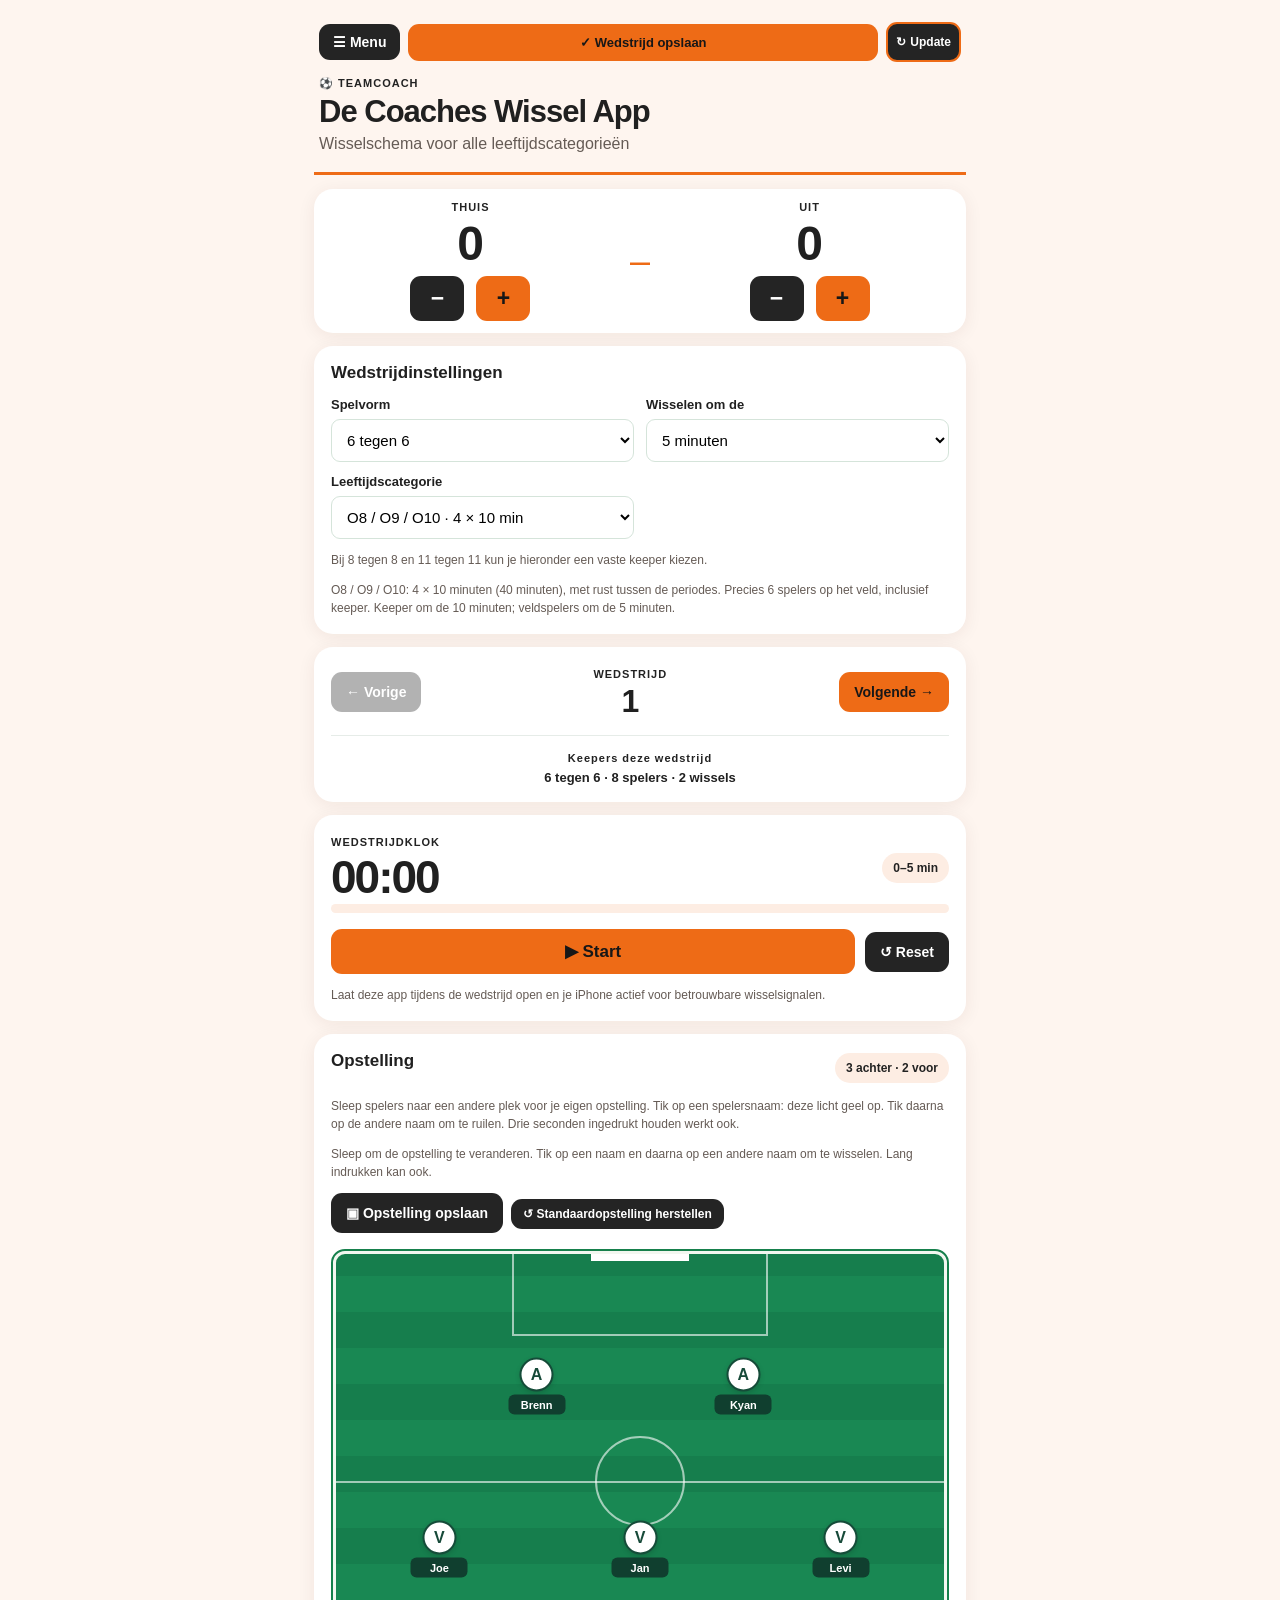
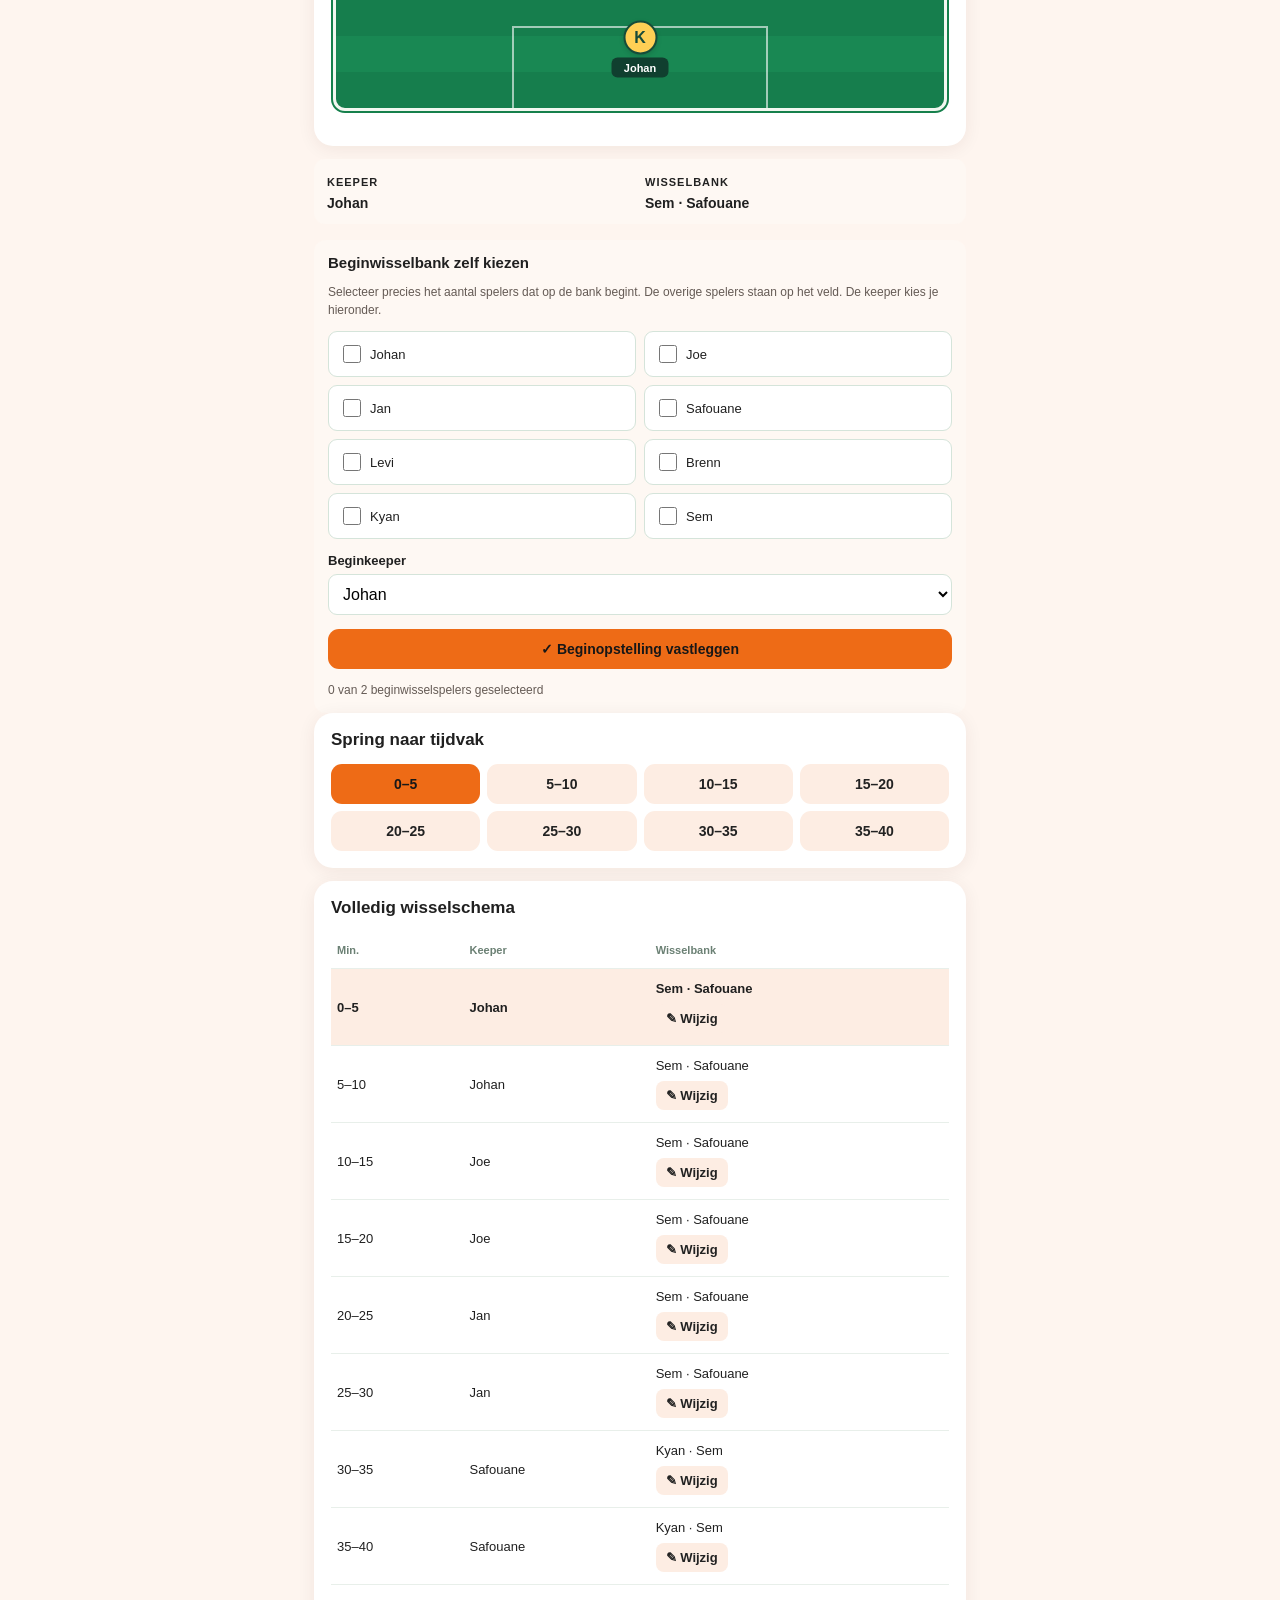
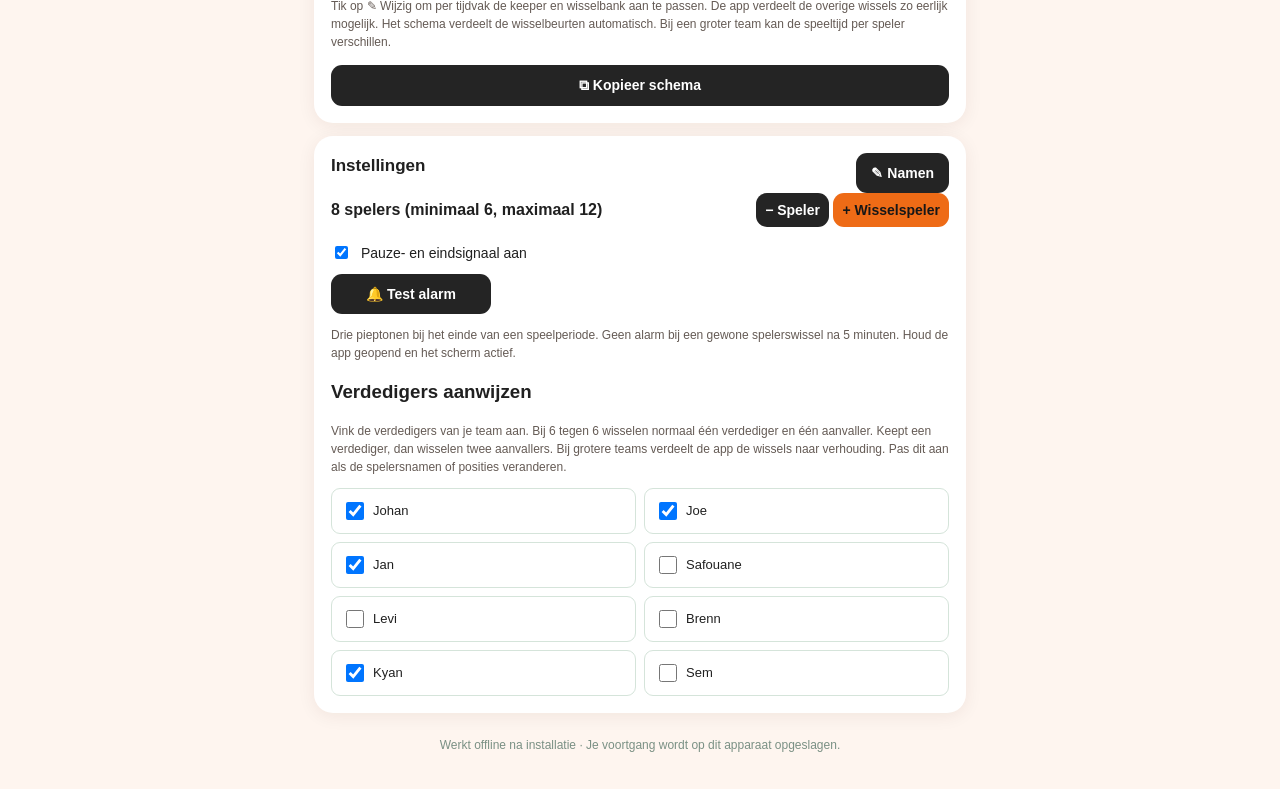
==== index.html @ 7300b033 "Add files via upload" ====
<!doctype html><html lang="nl"><head><meta charset="utf-8"><meta name="viewport" content="width=device-width,initial-scale=1,viewport-fit=cover"><meta name="theme-color" content="#EE6B16"><meta name="apple-mobile-web-app-capable" content="yes"><meta name="apple-mobile-web-app-status-bar-style" content="default"><meta name="apple-mobile-web-app-title" content="De Coaches Wissel App"><meta name="description" content="Offline voetbalwisselschema met wedstrijdklok, veld en keepersroulatie"><link rel="manifest" href="./manifest.webmanifest"><link rel="apple-touch-icon" href="./icon-180.png?v=2"><link rel="icon" href="./icon-192.png?v=2"><link rel="stylesheet" href="./style.css?v=30"><title>De Coaches Wissel App ⚽</title></head><body><main><header><div class="topnav"><button id="menuToggle" class="secondary menu-toggle" aria-expanded="false" aria-controls="mainMenu">☰ Menu</button><button id="archiveMatch" class="save-top">✓ Wedstrijd opslaan</button><button id="updateIndicator" class="update-indicator" type="button" aria-label="Controleer op updates" title="Updates">↻ <span>Update</span></button><nav id="mainMenu" class="main-menu" hidden><button id="menuHome" class="secondary">⌂ Hoofdscherm</button><button id="menuHistory" class="secondary">◷ Wedstrijdhistorie</button><button id="menuSavedLineups" class="secondary">▤ Opgeslagen opstellingen</button><div class="theme-menu"><div class="theme-menu-heading">🎨 Kies je clubkleuren</div><div id="themeChoices" class="theme-choices" role="group" aria-label="Kleurenthema"></div><p class="theme-hint">Je keuze wordt automatisch bewaard.</p></div></nav></div><div class="eyebrow">⚽ TEAMCOACH</div><h1>De Coaches Wissel App</h1><p>Wisselschema voor alle leeftijdscategorieën</p></header><section id="historyView" class="card history-view" hidden><div class="section-title"><h2>Wedstrijdhistorie</h2><button id="historyBack" class="secondary">← Hoofdscherm</button></div><p class="hint">Opgeslagen wedstrijden kun je hier terugkijken. Ze zijn alleen-lezen en veranderen je huidige wedstrijd niet.</p><div id="historyList"></div><div id="historyDetail" hidden></div></section><section id="savedLineupsView" class="card history-view" hidden><div class="section-title"><h2>Opgeslagen opstellingen</h2><button id="savedLineupsBack" class="secondary">← Hoofdscherm</button></div><p class="hint">Open een eerder bewaarde opstelling, of verwijder een opstelling die je niet meer gebruikt. Opstellingen blijven op dit toestel opgeslagen.</p><div id="savedLineupsList"></div></section><p id="archiveStatus" class="hint" role="status"></p><div id="mainView"><section class="card scorecard"><div class="scoreboard"><div class="scoreteam"><small>THUIS</small><strong id="homeScore">0</strong><div class="scorebuttons"><button id="homeMinus" class="secondary" aria-label="Doelpunt thuis eraf">−</button><button id="homePlus" aria-label="Doelpunt thuis erbij">+</button></div></div><span class="scoreseparator">–</span><div class="scoreteam"><small>UIT</small><strong id="awayScore">0</strong><div class="scorebuttons"><button id="awayMinus" class="secondary" aria-label="Doelpunt uit eraf">−</button><button id="awayPlus" aria-label="Doelpunt uit erbij">+</button></div></div></div></section><section class="card"><h2>Wedstrijdinstellingen</h2><div class="settings-grid"><label>Spelvorm<select id="format"><option value="6">6 tegen 6</option><option value="8">8 tegen 8</option><option value="11">11 tegen 11</option></select></label><label class="interval-setting">Wisselen om de<select id="interval" aria-label="Wisselinterval"><option value="5">5 minuten</option><option value="10">10 minuten</option><option value="15">15 minuten</option><option value="20">20 minuten</option><option value="25">25 minuten</option><option value="30">30 minuten</option><option value="35">35 minuten</option><option value="40">40 minuten</option></select></label><label>Leeftijdscategorie<select id="duration"><option value="40">O8 / O9 / O10 · 4 × 10 min</option><option value="60q">O11 / O12 · 4 × 15 min</option><option value="60h">O13 · 2 × 30 min</option><option value="70">O14 / O15 · 2 × 35 min</option><option value="80">O16 / O17 · 2 × 40 min</option><option value="90">O18 / O19 / Senioren · 2 × 45 min</option></select></label></div><p class="hint">Bij 8 tegen 8 en 11 tegen 11 kun je hieronder een vaste keeper kiezen.</p><div id="keeperModeSettings" class="keeper-mode" hidden><label>Keepersregeling<select id="keeperMode"><option value="rotate">Keeper wisselt door</option><option value="fixed">Vaste keeper hele wedstrijd</option></select></label><label id="fixedKeeperLabel" hidden>Vaste keeper<select id="fixedKeeper"></select></label></div><p id="summary" class="hint"></p></section><section class="card"><div class="matchbar"><button id="prevMatch" class="secondary">← Vorige</button><div><small>WEDSTRIJD</small><strong id="matchNumber">1</strong></div><button id="nextMatch">Volgende →</button></div><div class="keepers"><small>Keepers deze wedstrijd</small><span id="groupName"></span></div></section><section class="card"><div class="clocktop"><div><small>WEDSTRIJDKLOK</small><div id="clock">00:00</div></div><div class="pill" id="period">0–5 min</div></div><div class="progress"><div id="progress"></div></div><div class="actions"><button id="play" class="big">▶ Start</button><button id="reset" class="secondary">↺ Reset</button><button id="secondHalf" class="secondary" hidden>▶ Volgende periode</button></div><p class="hint">Laat deze app tijdens de wedstrijd open en je iPhone actief voor betrouwbare wisselsignalen.</p></section><section class="card"><div class="section-title"><h2>Opstelling</h2><span class="pill">3 achter · 2 voor</span></div><p class="hint">Sleep spelers naar een andere plek voor je eigen opstelling. Tik op een spelersnaam: deze licht geel op. Tik daarna op de andere naam om te ruilen. Drie seconden ingedrukt houden werkt ook.</p><p class="hint" id="formationHint">Sleep om de opstelling te veranderen. Tik op een naam en daarna op een andere naam om te wisselen. Lang indrukken kan ook.</p><button id="saveCurrentLineup" class="secondary formation-save" type="button">▣ Opstelling opslaan</button><button id="resetFormation" class="secondary formation-reset" type="button">↺ Standaardopstelling herstellen</button><div class="pitch" id="pitch"><div class="midline"></div><div class="center-circle"></div><div class="box-top"></div><div class="box-bottom"></div><div class="goal"></div><div id="playersOnField"></div></div></div><div class="bench"><div><small>KEEPER</small><strong id="keeperName"></strong></div><div><small>WISSELBANK</small><strong id="bench"></strong></div></div><div class="bench-picker"><h3>Beginwisselbank zelf kiezen</h3><p class="hint">Selecteer precies het aantal spelers dat op de bank begint. De overige spelers staan op het veld. De keeper kies je hieronder.</p><div id="benchChoices" class="choice-grid"></div><label class="keeper-select">Beginkeeper <select id="startingKeeper"></select></label><button id="applyLineup" class="wide">✓ Beginopstelling vastleggen</button><p id="lineupStatus" class="hint"></p></div></section><section class="card"><h2>Spring naar tijdvak</h2><div id="slots" class="slots"></div></section><section class="card"><h2>Volledig wisselschema</h2><div class="table-wrap"><table><thead><tr><th>Min.</th><th>Keeper</th><th>Wisselbank</th></tr></thead><tbody id="tableBody"></tbody></table></div><p class="hint">Tik op ✎ Wijzig om per tijdvak de keeper en wisselbank aan te passen. De app verdeelt de overige wissels zo eerlijk mogelijk. Het schema verdeelt de wisselbeurten automatisch. Bij een groter team kan de speeltijd per speler verschillen.</p><button id="copy" class="wide secondary">⧉ Kopieer schema</button></section><section class="card"><div class="section-title"><h2>Instellingen</h2><button id="editNames" class="secondary">✎ Namen</button></div><div class="roster"><strong id="playerCount"></strong><div><button id="removePlayer" class="secondary">− Speler</button> <button id="addPlayer">+ Wisselspeler</button></div></div><label class="toggle"><input type="checkbox" id="sound" checked> Pauze- en eindsignaal aan</label><button id="testAlarm" class="secondary test-alarm" type="button">🔔 Test alarm</button><p class="hint">Drie pieptonen bij het einde van een speelperiode. Geen alarm bij een gewone spelerswissel na 5 minuten. Houd de app geopend en het scherm actief.</p><h3>Verdedigers aanwijzen</h3><p class="hint">Vink de verdedigers van je team aan. Bij 6 tegen 6 wisselen normaal één verdediger en één aanvaller. Keept een verdediger, dan wisselen twee aanvallers. Bij grotere teams verdeelt de app de wissels naar verhouding. Pas dit aan als de spelersnamen of posities veranderen.</p><div id="defenderChoices" class="choice-grid"></div><div id="namesPanel" hidden><div id="nameFields" class="names"></div><button id="saveNames" class="wide">Namen opslaan</button></div></section></div><footer>Werkt offline na installatie · Je voortgang wordt op dit apparaat opgeslagen.</footer></main><div id="slotEditor" class="editor-overlay" hidden><div class="editor-card" role="dialog" aria-modal="true" aria-labelledby="slotEditorTitle"><h2 id="slotEditorTitle">Tijdvak aanpassen</h2><p class="hint">Pas de keeper en wisselbank voor alleen dit tijdvak aan. De overige tijdvakken blijven staan.</p><label>Keeper<select id="editKeeper"></select></label><h3>Wisselspelers</h3><div id="editBench" class="choice-grid"></div><div class="actions"><button id="saveSlotEditor">✓ Opslaan</button><button id="closeSlotEditor" class="secondary">Annuleren</button></div></div></div><div id="notice" role="status" aria-live="polite"></div><div id="updateBanner" class="update-banner" hidden><span>Nieuwe versie beschikbaar</span><button id="updateNow">Nu bijwerken</button><button id="updateLater" class="secondary">Later</button></div><script src="./app.js?v=30" defer></script><script src="./themes.js?v=30" defer></script><script src="./update.js?v=30" defer></script></body></html>
---- style.css ----
:root{font-family:-apple-system,BlinkMacSystemFont,'Segoe UI',sans-serif;color:#142d26;background:#eef3ef}*{box-sizing:border-box}body{margin:0}main{max-width:680px;margin:auto;padding:env(safe-area-inset-top) 14px calc(25px + env(safe-area-inset-bottom))}header{padding:22px 5px 14px}h1{font-size:31px;letter-spacing:-1px;margin:4px 0}h2{font-size:17px;margin:0 0 14px}header p{color:#667b72;margin:5px 0}.eyebrow,small{font-size:11px;font-weight:800;letter-spacing:1px;color:#698278}.card{background:#fff;border-radius:19px;padding:17px;margin:0 0 13px;box-shadow:0 3px 18px #173b2710}.matchbar,.clocktop,.actions,.section-title,.bench{display:flex;align-items:center;justify-content:space-between;gap:10px}.matchbar>div{text-align:center}.matchbar strong{display:block;font-size:32px;line-height:1.2}.keepers{text-align:center;margin-top:15px;border-top:1px solid #e6ece8;padding-top:12px}.keepers span{display:block;margin-top:4px;font-size:13px;font-weight:700}button{border:0;background:#126846;color:white;border-radius:11px;padding:12px 15px;font-weight:750;font-size:14px;cursor:pointer}button:disabled{opacity:.35}button.secondary{background:#edf4ef;color:#185b3d}button.big{flex:1;font-size:17px}.actions{margin-top:16px}#clock{font-size:46px;letter-spacing:-2px;font-weight:800;font-variant-numeric:tabular-nums}.pill{background:#e6f1e9;color:#256446;border-radius:99px;padding:8px 11px;font-size:12px;font-weight:750}.progress{height:9px;background:#e6eee8;border-radius:20px;overflow:hidden}.progress>div{height:100%;width:0;background:#27a568;transition:width .3s}.hint{font-size:12px;line-height:1.5;color:#6b8176;margin:12px 0 0}.pitch{position:relative;height:360px;background:repeating-linear-gradient(0deg,#167e4d 0,#167e4d 36px,#198853 36px,#198853 72px);border:3px solid #f2f7f0;border-radius:12px;outline:2px solid #16804c;overflow:hidden;margin:10px 2px 18px}.midline{position:absolute;top:50%;width:100%;border-top:2px solid #ffffff99}.center-circle{position:absolute;width:90px;height:90px;border:2px solid #ffffff99;border-radius:50%;left:50%;top:50%;transform:translate(-50%,-50%)}.box-top,.box-bottom{position:absolute;width:42%;height:18%;left:29%;border:2px solid #ffffff99}.box-top{top:0;border-top:0}.box-bottom{bottom:0;border-bottom:0}.goal{position:absolute;top:0;left:42%;width:16%;height:7px;background:white}.player{position:absolute;transform:translate(-50%,-50%);text-align:center;z-index:2;min-width:78px}.player span{display:grid;place-items:center;margin:auto;width:39px;height:39px;border-radius:50%;background:#fff;border:2px solid #154c39;color:#174a39;font-weight:900;box-shadow:0 2px 5px #0002}.player.keeper span{background:#ffcf55}.player b{display:block;margin-top:3px;background:#103f2f;color:#fff;padding:4px 5px;border-radius:6px;font-size:12px;white-space:nowrap}.bench{background:#f2f7f3;padding:13px;border-radius:11px;align-items:flex-start}.bench>div{width:50%}.bench strong{display:block;margin-top:5px;font-size:14px}.slots{display:grid;grid-template-columns:repeat(4,1fr);gap:7px}.slot{padding:12px 0;background:#eaf2ec;color:#315f46}.slot.selected{background:#126846;color:#fff}.table-wrap{overflow-x:auto}table{width:100%;border-collapse:collapse;font-size:13px;text-align:left}th{color:#6b8074;font-size:11px}th,td{padding:12px 6px;border-bottom:1px solid #e8efea}tr.active{background:#e7f3eb;font-weight:750}tbody tr{cursor:pointer}.wide{width:100%;margin-top:14px}.toggle{display:flex;align-items:center;gap:10px;font-size:14px}.names{display:grid;grid-template-columns:repeat(2,1fr);gap:10px;margin-top:15px}.names label{font-size:12px;color:#6c7f74}.names input{display:block;width:100%;border:1px solid #d5e4da;border-radius:8px;padding:10px;font-size:16px;margin-top:4px}footer{text-align:center;color:#7a9084;font-size:12px;padding:12px}#notice{position:fixed;left:16px;right:16px;top:calc(16px + env(safe-area-inset-top));max-width:620px;margin:auto;background:#103f2f;color:white;padding:18px;border-radius:15px;box-shadow:0 8px 30px #0004;text-align:center;font-weight:800;opacity:0;transform:translateY(-120px);transition:.25s;pointer-events:none;z-index:10}#notice.show{opacity:1;transform:translateY(0)}[hidden]{display:none!important}@media(min-width:520px){.pitch{height:460px}}

.settings-grid{display:grid;grid-template-columns:1fr 1fr;gap:12px}.settings-grid label{font-size:13px;font-weight:700}.settings-grid select{display:block;width:100%;margin-top:7px;padding:11px;border:1px solid #d5e4da;border-radius:9px;background:white;font-size:15px}.roster{display:flex;justify-content:space-between;align-items:center;flex-wrap:wrap;gap:10px;margin-bottom:16px}.roster button{padding:9px}.pitch .player{min-width:57px}.pitch .player span{width:34px;height:34px}.pitch .player b{font-size:11px;max-width:86px;overflow:hidden;text-overflow:ellipsis}

.bench-picker{margin-top:16px;padding:14px;background:#f2f7f3;border-radius:12px}.bench-picker h3{font-size:15px;margin:0}.choice-grid{display:grid;grid-template-columns:repeat(2,minmax(0,1fr));gap:8px;margin-top:12px}.bench-option{padding:10px;border:1px solid #d5e4da;background:white;border-radius:9px;font-size:13px;display:flex;align-items:center;gap:6px}.bench-option input{width:18px;height:18px}.keeper-select{display:block;margin-top:14px;font-size:13px;font-weight:700}.keeper-select select{display:block;width:100%;padding:10px;margin-top:6px;border:1px solid #d5e4da;border-radius:9px;background:white;font-size:16px}.player{touch-action:none;cursor:grab}.player.chosen span{outline:4px solid #ffdf71}.settings-grid{grid-template-columns:repeat(2,minmax(0,1fr))}

.edit-slot{display:block;margin-top:8px;padding:7px 10px;font-size:13px;background:#e5f0e9;color:#174b36;border:0;border-radius:8px}.editor-overlay:not([hidden]){position:fixed;inset:0;background:#071c16b8;z-index:1000;display:flex;align-items:center;justify-content:center;padding:15px}.editor-card{background:white;border-radius:20px;padding:22px;max-width:540px;width:100%;max-height:90dvh;overflow:auto}.editor-card select{display:block;width:100%;padding:12px;margin-top:8px}.editor-card .actions{margin-top:20px}.editor-card .choice-grid{margin-top:12px}

.scoreboard{display:flex;justify-content:center;align-items:center;gap:20px;text-align:center}.scoreteam{flex:1;display:flex;flex-direction:column;align-items:center;gap:5px}.scoreteam strong{font-size:48px;line-height:1.1;font-variant-numeric:tabular-nums}.scoreseparator{font-size:36px;color:#8a9d90}.scorebuttons{display:flex;gap:12px}.scorebuttons button{min-width:54px;font-size:23px;padding:9px 14px}.scorecard{padding-top:12px;padding-bottom:12px}

.interval-setting{font-size:13px;font-weight:700}.interval-buttons{display:flex;gap:7px;margin-top:7px}.interval-buttons button{flex:1;padding:12px 7px;background:#eaf2ec;color:#245d42;border:2px solid transparent;white-space:nowrap}.interval-buttons button.selected{background:#126846;color:#fff;border-color:#0a5435}.interval-buttons button:focus-visible{outline:3px solid #e9b935;outline-offset:2px}

.topnav{position:relative;display:flex;justify-content:flex-start;margin-bottom:15px}
.menu-toggle{padding:10px 14px}
.main-menu:not([hidden]){position:absolute;top:46px;left:0;z-index:20;display:flex;flex-direction:column;gap:5px;background:white;border:1px solid #d9e8dd;border-radius:13px;padding:9px;box-shadow:0 8px 24px #102e2033;min-width:210px}
.main-menu button{text-align:left}
.archive-entry{display:flex;width:100%;flex-wrap:wrap;justify-content:space-between;align-items:center;text-align:left;gap:6px;padding:15px;margin-top:10px}
.archive-entry small{width:100%}
.archive-score{text-align:center;font-size:44px;font-weight:800;margin:20px}
.history-view h3{margin-top:18px}

.topnav{align-items:center;gap:8px;flex-wrap:nowrap}
.topnav .menu-toggle{flex:0 0 auto}
.topnav .save-top{flex:1;min-width:0;font-size:13px;padding:11px 8px;white-space:nowrap}
#archiveStatus:empty{display:none}
#archiveStatus{margin:0 4px 12px}

/* FC Volendam-inspired orange, black and white accents; keep the pitch green. */
:root{color:#202020;background:#fff4e9}
header{border-bottom:3px solid #f47721;margin-bottom:14px}
header p,.hint{color:#655b55}
.eyebrow,small{color:#a14b11}
.card{box-shadow:0 3px 18px #42200b12}
button{background:#ee6b16;color:#fff}
button.secondary{background:#242424;color:#fff}
button:focus-visible{outline:3px solid #171717;outline-offset:2px}
.pill{background:#fff0e0;color:#a14b11}
.progress{background:#fbe5d2}
.progress>div{background:#ee6b16}
.slot{background:#fff0e0;color:#753809}
.slot.selected{background:#ee6b16;color:#fff}
.interval-buttons button{background:#fff0e0;color:#753809}
.interval-buttons button.selected{background:#ee6b16;color:#fff;border-color:#a94b08}
.bench,.bench-picker{background:#fff7ef}
.edit-slot{background:#ffe5cc;color:#783605}
tr.active{background:#fff0e0}
.scoreseparator{color:#ee6b16}
.main-menu:not([hidden]){border-color:#f3c6a5;box-shadow:0 8px 24px #48200633}
#notice{background:#242424}
.topnav .save-top{background:#ee6b16}

.update-banner:not([hidden]){position:fixed;bottom:calc(12px + env(safe-area-inset-bottom));left:12px;right:12px;z-index:9999;display:flex;align-items:center;gap:9px;flex-wrap:wrap;background:#242424;color:#fff;border:2px solid #ee6b16;padding:12px;border-radius:14px;box-shadow:0 5px 22px #0005}
.update-banner span{flex:1 1 130px;font-weight:700}
.update-banner button{font-size:13px;padding:10px}

/* Update button stays in the header, orange and glowing only when a new version is ready. */
.topnav .update-indicator{flex:0 0 auto;display:flex;align-items:center;gap:4px;background:#242424;color:#fff;border:2px solid #ee6b16;padding:9px 8px;font-size:12px;white-space:nowrap;min-height:40px}
.topnav .update-indicator.is-available{background:#ee6b16;color:#fff;animation:updateGlow 1.4s ease-in-out infinite;box-shadow:0 0 0 3px #ee6b1655}
.topnav .update-indicator.is-checking{opacity:.7}
@keyframes updateGlow{0%,100%{box-shadow:0 0 0 2px #ee6b1655}50%{box-shadow:0 0 0 7px #ee6b1622,0 0 15px #ee6b16}}
@media(prefers-reduced-motion:reduce){.topnav .update-indicator.is-available{animation:none;box-shadow:0 0 0 3px #ee6b16}}
@media(max-width:370px){.topnav .update-indicator span{display:none}.topnav .update-indicator{padding:9px 12px}}

/* V26: clubkleuren — alleen de presentatie verandert, nooit het veld of wedstrijdgegevens. */
:root{--club-primary:#ee6b16;--club-secondary:#242424;--club-on-primary:#fff;--club-on-secondary:#fff;--club-tint:#fff0e0;--club-on-tint:#753809;--club-bg:#fff4e9}
:root{background:var(--club-bg)}
header{border-bottom-color:var(--club-primary)}
button,.topnav .save-top{background:var(--club-primary);color:var(--club-on-primary)}
button.secondary{background:var(--club-secondary);color:var(--club-on-secondary)}
.pill,.slot,.interval-buttons button{background:var(--club-tint);color:var(--club-on-tint)}
.slot.selected,.interval-buttons button.selected{background:var(--club-primary);color:var(--club-on-primary);border-color:var(--club-secondary)}
.progress{background:var(--club-tint)}
.progress>div{background:var(--club-primary)}
.bench,.bench-picker{background:color-mix(in srgb,var(--club-primary) 5%,white)}
.edit-slot{background:var(--club-tint);color:var(--club-on-tint)}
tr.active{background:var(--club-tint)}
.scoreseparator{color:var(--club-primary)}
.eyebrow,small{color:var(--club-on-tint)}
.main-menu:not([hidden]){border-color:var(--club-primary)}
#notice{background:var(--club-secondary);color:var(--club-on-secondary)}
.topnav .update-indicator{background:var(--club-secondary);color:var(--club-on-secondary);border-color:var(--club-primary)}
.topnav .update-indicator.is-available{background:var(--club-primary);color:var(--club-on-primary);box-shadow:0 0 0 3px color-mix(in srgb,var(--club-primary) 30%,transparent)}
.update-banner:not([hidden]){background:var(--club-secondary);color:var(--club-on-secondary);border-color:var(--club-primary)}
@keyframes updateGlow{0%,100%{box-shadow:0 0 0 2px color-mix(in srgb,var(--club-primary) 35%,transparent)}50%{box-shadow:0 0 0 7px color-mix(in srgb,var(--club-primary) 15%,transparent),0 0 15px var(--club-primary)}}
.main-menu:not([hidden]){min-width:min(310px,calc(100vw - 30px));max-height:min(70dvh,540px);overflow-y:auto}
.theme-menu{border-top:1px solid #ddd;padding:11px 4px 4px}
.theme-menu-heading{font-size:13px;font-weight:800;margin:2px 4px 10px;color:#222}
.theme-choices{display:grid;grid-template-columns:repeat(2,minmax(0,1fr));gap:7px}
.theme-choice{display:flex;align-items:center;gap:7px;background:#fff!important;color:#222!important;border:2px solid #ddd;border-radius:9px;padding:8px 6px;font-size:11px;text-align:left;min-height:45px}
.theme-choice[aria-pressed="true"]{border-color:#222;box-shadow:inset 0 0 0 1px #222}
.theme-choice:focus-visible{outline:3px solid #222;outline-offset:2px}
.theme-swatches{display:flex;flex:0 0 auto;overflow:hidden;border-radius:5px;border:1px solid #0002}
.theme-swatch{width:13px;height:24px;display:block}
.theme-name{min-width:0;line-height:1.2}
.theme-hint{font-size:11px;color:#555;margin:10px 4px 0}

/* V27 formation and goalkeeper options */
.keeper-mode{display:grid;grid-template-columns:repeat(auto-fit,minmax(180px,1fr));gap:10px;margin-top:14px;padding:12px;border-radius:12px;background:#fff5e9}.keeper-mode label{font-size:13px;font-weight:700}.keeper-mode select{display:block;width:100%;margin-top:7px;padding:11px;border:1px solid #ddd;border-radius:9px;background:white;font-size:15px}.formation-reset{font-size:12px;padding:8px 12px;margin-top:10px}.pitch .player{touch-action:none;user-select:none;-webkit-user-select:none}.pitch .player b{touch-action:none;-webkit-touch-callout:none}.pitch .player.chosen b{outline:3px solid #ffd42a;box-shadow:0 0 0 4px #0008}.pitch .player.chosen span{outline:3px solid #ffd42a}

/* V28: selected name is obvious on touch screens */
.pitch .player.chosen{z-index:9}
.pitch .player.chosen b{background:#ffda32!important;color:#1b1b1b!important;outline:3px solid #111!important;box-shadow:0 0 0 6px #ffda3277!important}
.pitch .player.chosen span{outline:4px solid #ffda32!important}
.pitch .player b{-webkit-user-select:none;user-select:none;-webkit-touch-callout:none}

/* V29: saved formations list */
.formation-save{margin:12px 8px 8px 0}
.saved-lineup-entry{border-bottom:1px solid #e7e7e7;padding:15px 0;display:flex;justify-content:space-between;gap:12px;flex-wrap:wrap}
.saved-lineup-entry strong,.saved-lineup-entry small{display:block;margin-bottom:5px}
.saved-lineup-actions{display:flex;gap:7px;align-items:center}
.saved-lineup-actions button{padding:10px 12px}

/* V30: alarm test control */
.test-alarm{display:block;margin-top:12px;min-width:160px}
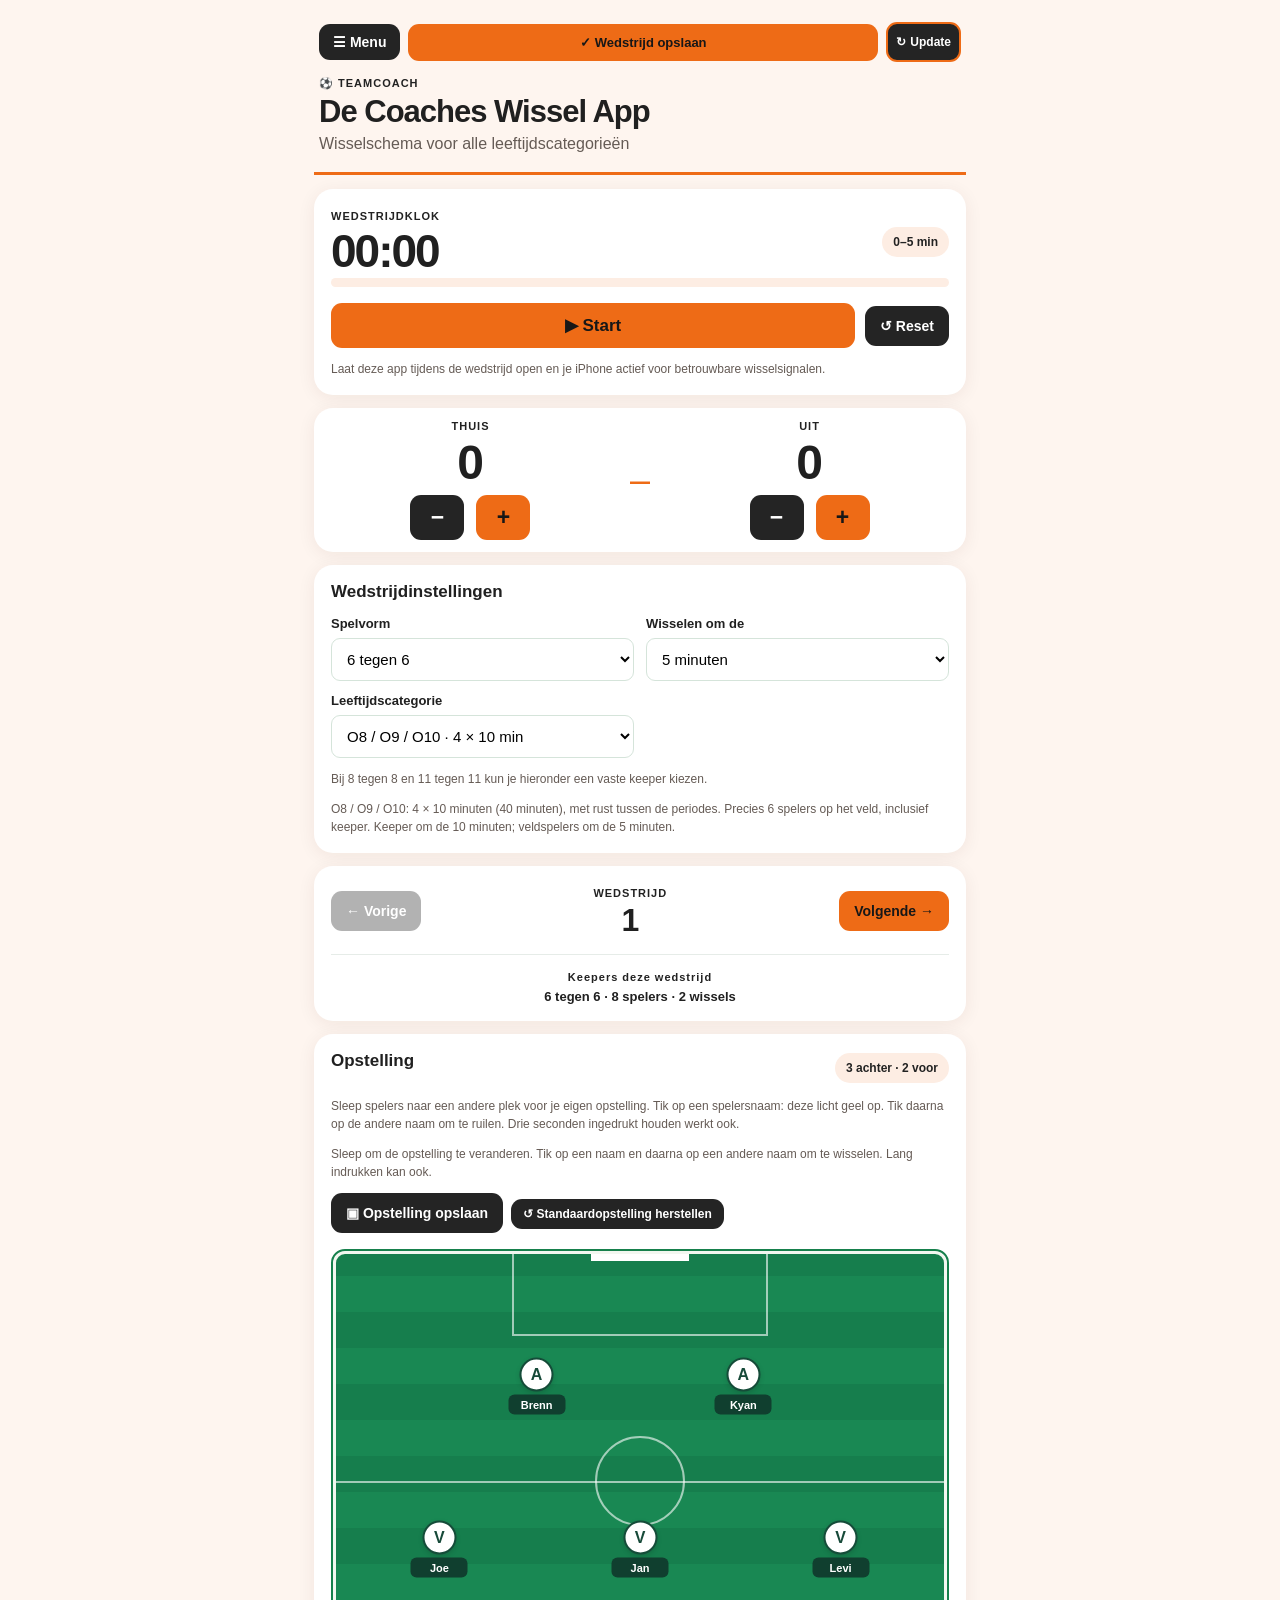
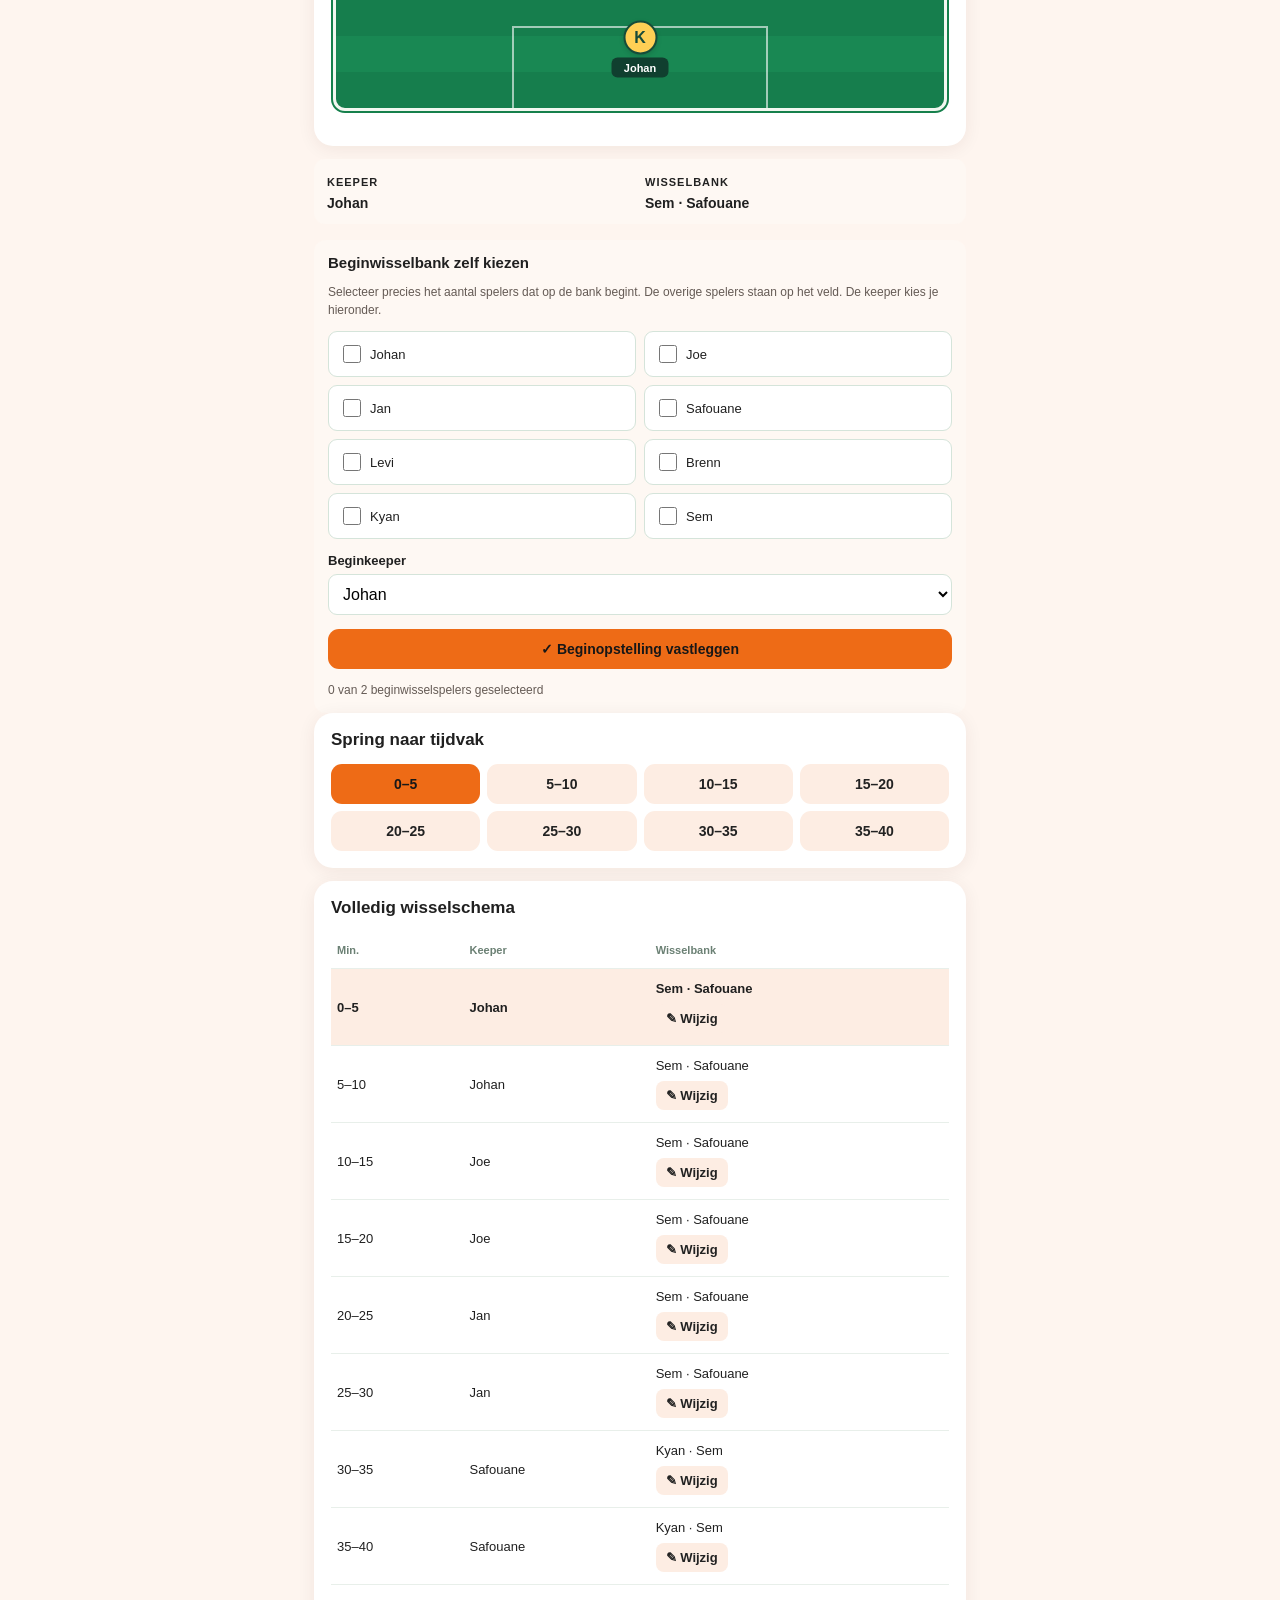
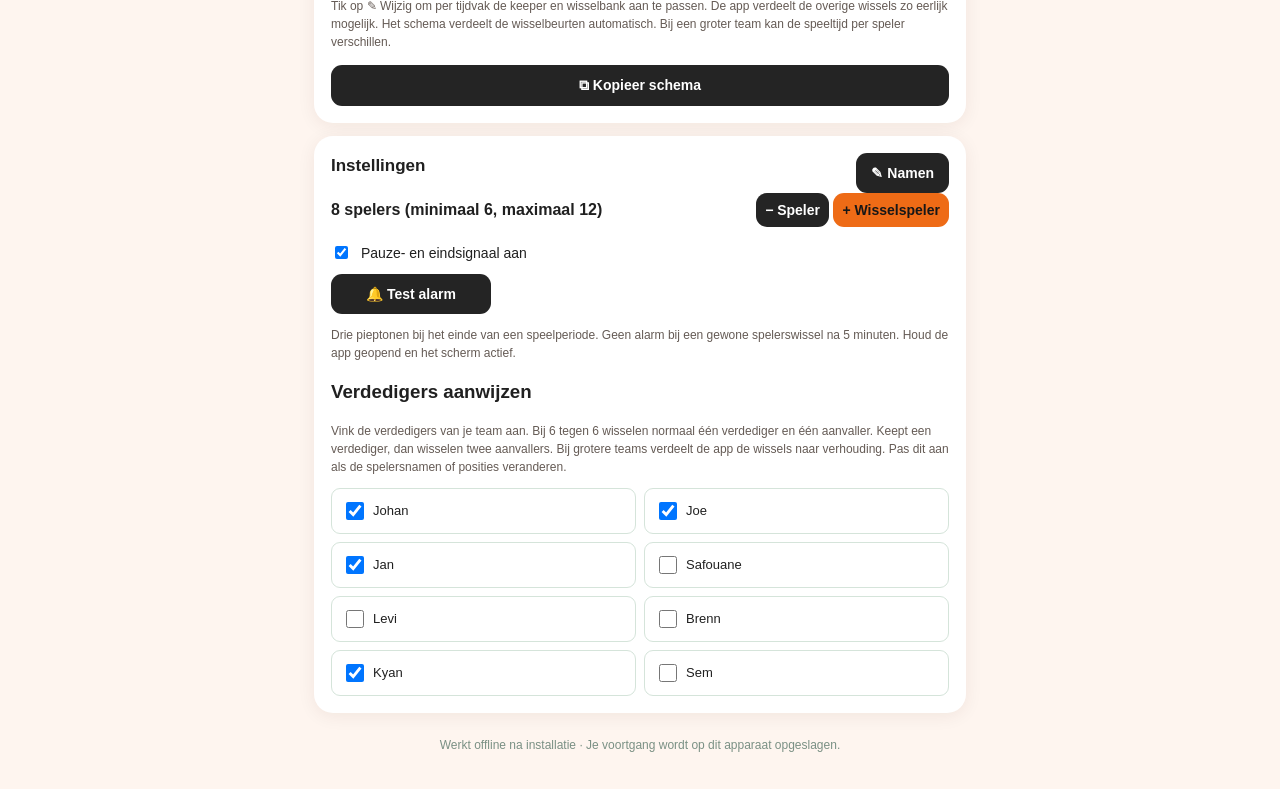
==== commit 1a971029: "Add files via upload" ====
--- a/index.html
+++ b/index.html
@@ -1 +1 @@
-<!doctype html><html lang="nl"><head><meta charset="utf-8"><meta name="viewport" content="width=device-width,initial-scale=1,viewport-fit=cover"><meta name="theme-color" content="#EE6B16"><meta name="apple-mobile-web-app-capable" content="yes"><meta name="apple-mobile-web-app-status-bar-style" content="default"><meta name="apple-mobile-web-app-title" content="De Coaches Wissel App"><meta name="description" content="Offline voetbalwisselschema met wedstrijdklok, veld en keepersroulatie"><link rel="manifest" href="./manifest.webmanifest"><link rel="apple-touch-icon" href="./icon-180.png?v=2"><link rel="icon" href="./icon-192.png?v=2"><link rel="stylesheet" href="./style.css?v=30"><title>De Coaches Wissel App ⚽</title></head><body><main><header><div class="topnav"><button id="menuToggle" class="secondary menu-toggle" aria-expanded="false" aria-controls="mainMenu">☰ Menu</button><button id="archiveMatch" class="save-top">✓ Wedstrijd opslaan</button><button id="updateIndicator" class="update-indicator" type="button" aria-label="Controleer op updates" title="Updates">↻ <span>Update</span></button><nav id="mainMenu" class="main-menu" hidden><button id="menuHome" class="secondary">⌂ Hoofdscherm</button><button id="menuHistory" class="secondary">◷ Wedstrijdhistorie</button><button id="menuSavedLineups" class="secondary">▤ Opgeslagen opstellingen</button><div class="theme-menu"><div class="theme-menu-heading">🎨 Kies je clubkleuren</div><div id="themeChoices" class="theme-choices" role="group" aria-label="Kleurenthema"></div><p class="theme-hint">Je keuze wordt automatisch bewaard.</p></div></nav></div><div class="eyebrow">⚽ TEAMCOACH</div><h1>De Coaches Wissel App</h1><p>Wisselschema voor alle leeftijdscategorieën</p></header><section id="historyView" class="card history-view" hidden><div class="section-title"><h2>Wedstrijdhistorie</h2><button id="historyBack" class="secondary">← Hoofdscherm</button></div><p class="hint">Opgeslagen wedstrijden kun je hier terugkijken. Ze zijn alleen-lezen en veranderen je huidige wedstrijd niet.</p><div id="historyList"></div><div id="historyDetail" hidden></div></section><section id="savedLineupsView" class="card history-view" hidden><div class="section-title"><h2>Opgeslagen opstellingen</h2><button id="savedLineupsBack" class="secondary">← Hoofdscherm</button></div><p class="hint">Open een eerder bewaarde opstelling, of verwijder een opstelling die je niet meer gebruikt. Opstellingen blijven op dit toestel opgeslagen.</p><div id="savedLineupsList"></div></section><p id="archiveStatus" class="hint" role="status"></p><div id="mainView"><section class="card scorecard"><div class="scoreboard"><div class="scoreteam"><small>THUIS</small><strong id="homeScore">0</strong><div class="scorebuttons"><button id="homeMinus" class="secondary" aria-label="Doelpunt thuis eraf">−</button><button id="homePlus" aria-label="Doelpunt thuis erbij">+</button></div></div><span class="scoreseparator">–</span><div class="scoreteam"><small>UIT</small><strong id="awayScore">0</strong><div class="scorebuttons"><button id="awayMinus" class="secondary" aria-label="Doelpunt uit eraf">−</button><button id="awayPlus" aria-label="Doelpunt uit erbij">+</button></div></div></div></section><section class="card"><h2>Wedstrijdinstellingen</h2><div class="settings-grid"><label>Spelvorm<select id="format"><option value="6">6 tegen 6</option><option value="8">8 tegen 8</option><option value="11">11 tegen 11</option></select></label><label class="interval-setting">Wisselen om de<select id="interval" aria-label="Wisselinterval"><option value="5">5 minuten</option><option value="10">10 minuten</option><option value="15">15 minuten</option><option value="20">20 minuten</option><option value="25">25 minuten</option><option value="30">30 minuten</option><option value="35">35 minuten</option><option value="40">40 minuten</option></select></label><label>Leeftijdscategorie<select id="duration"><option value="40">O8 / O9 / O10 · 4 × 10 min</option><option value="60q">O11 / O12 · 4 × 15 min</option><option value="60h">O13 · 2 × 30 min</option><option value="70">O14 / O15 · 2 × 35 min</option><option value="80">O16 / O17 · 2 × 40 min</option><option value="90">O18 / O19 / Senioren · 2 × 45 min</option></select></label></div><p class="hint">Bij 8 tegen 8 en 11 tegen 11 kun je hieronder een vaste keeper kiezen.</p><div id="keeperModeSettings" class="keeper-mode" hidden><label>Keepersregeling<select id="keeperMode"><option value="rotate">Keeper wisselt door</option><option value="fixed">Vaste keeper hele wedstrijd</option></select></label><label id="fixedKeeperLabel" hidden>Vaste keeper<select id="fixedKeeper"></select></label></div><p id="summary" class="hint"></p></section><section class="card"><div class="matchbar"><button id="prevMatch" class="secondary">← Vorige</button><div><small>WEDSTRIJD</small><strong id="matchNumber">1</strong></div><button id="nextMatch">Volgende →</button></div><div class="keepers"><small>Keepers deze wedstrijd</small><span id="groupName"></span></div></section><section class="card"><div class="clocktop"><div><small>WEDSTRIJDKLOK</small><div id="clock">00:00</div></div><div class="pill" id="period">0–5 min</div></div><div class="progress"><div id="progress"></div></div><div class="actions"><button id="play" class="big">▶ Start</button><button id="reset" class="secondary">↺ Reset</button><button id="secondHalf" class="secondary" hidden>▶ Volgende periode</button></div><p class="hint">Laat deze app tijdens de wedstrijd open en je iPhone actief voor betrouwbare wisselsignalen.</p></section><section class="card"><div class="section-title"><h2>Opstelling</h2><span class="pill">3 achter · 2 voor</span></div><p class="hint">Sleep spelers naar een andere plek voor je eigen opstelling. Tik op een spelersnaam: deze licht geel op. Tik daarna op de andere naam om te ruilen. Drie seconden ingedrukt houden werkt ook.</p><p class="hint" id="formationHint">Sleep om de opstelling te veranderen. Tik op een naam en daarna op een andere naam om te wisselen. Lang indrukken kan ook.</p><button id="saveCurrentLineup" class="secondary formation-save" type="button">▣ Opstelling opslaan</button><button id="resetFormation" class="secondary formation-reset" type="button">↺ Standaardopstelling herstellen</button><div class="pitch" id="pitch"><div class="midline"></div><div class="center-circle"></div><div class="box-top"></div><div class="box-bottom"></div><div class="goal"></div><div id="playersOnField"></div></div></div><div class="bench"><div><small>KEEPER</small><strong id="keeperName"></strong></div><div><small>WISSELBANK</small><strong id="bench"></strong></div></div><div class="bench-picker"><h3>Beginwisselbank zelf kiezen</h3><p class="hint">Selecteer precies het aantal spelers dat op de bank begint. De overige spelers staan op het veld. De keeper kies je hieronder.</p><div id="benchChoices" class="choice-grid"></div><label class="keeper-select">Beginkeeper <select id="startingKeeper"></select></label><button id="applyLineup" class="wide">✓ Beginopstelling vastleggen</button><p id="lineupStatus" class="hint"></p></div></section><section class="card"><h2>Spring naar tijdvak</h2><div id="slots" class="slots"></div></section><section class="card"><h2>Volledig wisselschema</h2><div class="table-wrap"><table><thead><tr><th>Min.</th><th>Keeper</th><th>Wisselbank</th></tr></thead><tbody id="tableBody"></tbody></table></div><p class="hint">Tik op ✎ Wijzig om per tijdvak de keeper en wisselbank aan te passen. De app verdeelt de overige wissels zo eerlijk mogelijk. Het schema verdeelt de wisselbeurten automatisch. Bij een groter team kan de speeltijd per speler verschillen.</p><button id="copy" class="wide secondary">⧉ Kopieer schema</button></section><section class="card"><div class="section-title"><h2>Instellingen</h2><button id="editNames" class="secondary">✎ Namen</button></div><div class="roster"><strong id="playerCount"></strong><div><button id="removePlayer" class="secondary">− Speler</button> <button id="addPlayer">+ Wisselspeler</button></div></div><label class="toggle"><input type="checkbox" id="sound" checked> Pauze- en eindsignaal aan</label><button id="testAlarm" class="secondary test-alarm" type="button">🔔 Test alarm</button><p class="hint">Drie pieptonen bij het einde van een speelperiode. Geen alarm bij een gewone spelerswissel na 5 minuten. Houd de app geopend en het scherm actief.</p><h3>Verdedigers aanwijzen</h3><p class="hint">Vink de verdedigers van je team aan. Bij 6 tegen 6 wisselen normaal één verdediger en één aanvaller. Keept een verdediger, dan wisselen twee aanvallers. Bij grotere teams verdeelt de app de wissels naar verhouding. Pas dit aan als de spelersnamen of posities veranderen.</p><div id="defenderChoices" class="choice-grid"></div><div id="namesPanel" hidden><div id="nameFields" class="names"></div><button id="saveNames" class="wide">Namen opslaan</button></div></section></div><footer>Werkt offline na installatie · Je voortgang wordt op dit apparaat opgeslagen.</footer></main><div id="slotEditor" class="editor-overlay" hidden><div class="editor-card" role="dialog" aria-modal="true" aria-labelledby="slotEditorTitle"><h2 id="slotEditorTitle">Tijdvak aanpassen</h2><p class="hint">Pas de keeper en wisselbank voor alleen dit tijdvak aan. De overige tijdvakken blijven staan.</p><label>Keeper<select id="editKeeper"></select></label><h3>Wisselspelers</h3><div id="editBench" class="choice-grid"></div><div class="actions"><button id="saveSlotEditor">✓ Opslaan</button><button id="closeSlotEditor" class="secondary">Annuleren</button></div></div></div><div id="notice" role="status" aria-live="polite"></div><div id="updateBanner" class="update-banner" hidden><span>Nieuwe versie beschikbaar</span><button id="updateNow">Nu bijwerken</button><button id="updateLater" class="secondary">Later</button></div><script src="./app.js?v=30" defer></script><script src="./themes.js?v=30" defer></script><script src="./update.js?v=30" defer></script></body></html>
+<!doctype html><html lang="nl"><head><meta charset="utf-8"><meta name="viewport" content="width=device-width,initial-scale=1,viewport-fit=cover"><meta name="theme-color" content="#EE6B16"><meta name="apple-mobile-web-app-capable" content="yes"><meta name="apple-mobile-web-app-status-bar-style" content="default"><meta name="apple-mobile-web-app-title" content="De Coaches Wissel App"><meta name="description" content="Offline voetbalwisselschema met wedstrijdklok, veld en keepersroulatie"><link rel="manifest" href="./manifest.webmanifest"><link rel="apple-touch-icon" href="./icon-180.png?v=2"><link rel="icon" href="./icon-192.png?v=2"><link rel="stylesheet" href="./style.css?v=32"><title>De Coaches Wissel App ⚽</title></head><body><main><header><div class="topnav"><button id="menuToggle" class="secondary menu-toggle" aria-expanded="false" aria-controls="mainMenu">☰ Menu</button><button id="archiveMatch" class="save-top">✓ Wedstrijd opslaan</button><button id="updateIndicator" class="update-indicator" type="button" aria-label="Controleer op updates" title="Updates">↻ <span>Update</span></button><nav id="mainMenu" class="main-menu" hidden><button id="menuHome" class="secondary">⌂ Hoofdscherm</button><button id="menuHistory" class="secondary">◷ Wedstrijdhistorie</button><button id="menuSavedLineups" class="secondary">▤ Opgeslagen opstellingen</button><div class="theme-menu"><div class="theme-menu-heading">🎨 Kies je clubkleuren</div><div id="themeChoices" class="theme-choices" role="group" aria-label="Kleurenthema"></div><p class="theme-hint">Je keuze wordt automatisch bewaard.</p></div></nav></div><div class="eyebrow">⚽ TEAMCOACH</div><h1>De Coaches Wissel App</h1><p>Wisselschema voor alle leeftijdscategorieën</p></header><section id="historyView" class="card history-view" hidden><div class="section-title"><h2>Wedstrijdhistorie</h2><button id="historyBack" class="secondary">← Hoofdscherm</button></div><p class="hint">Opgeslagen wedstrijden kun je hier terugkijken. Ze zijn alleen-lezen en veranderen je huidige wedstrijd niet.</p><div id="historyList"></div><div id="historyDetail" hidden></div></section><section id="savedLineupsView" class="card history-view" hidden><div class="section-title"><h2>Opgeslagen opstellingen</h2><button id="savedLineupsBack" class="secondary">← Hoofdscherm</button></div><p class="hint">Open een eerder bewaarde opstelling, of verwijder een opstelling die je niet meer gebruikt. Opstellingen blijven op dit toestel opgeslagen.</p><div id="savedLineupsList"></div></section><p id="archiveStatus" class="hint" role="status"></p><div id="mainView"><section class="card"><div class="clocktop"><div><small>WEDSTRIJDKLOK</small><div id="clock">00:00</div></div><div class="pill" id="period">0–5 min</div></div><div class="progress"><div id="progress"></div></div><div class="actions"><button id="play" class="big">▶ Start</button><button id="reset" class="secondary">↺ Reset</button><button id="secondHalf" class="secondary" hidden>▶ Volgende periode</button></div><p class="hint">Laat deze app tijdens de wedstrijd open en je iPhone actief voor betrouwbare wisselsignalen.</p></section><section class="card scorecard"><div class="scoreboard"><div class="scoreteam"><small>THUIS</small><strong id="homeScore">0</strong><div class="scorebuttons"><button id="homeMinus" class="secondary" aria-label="Doelpunt thuis eraf">−</button><button id="homePlus" aria-label="Doelpunt thuis erbij">+</button></div></div><span class="scoreseparator">–</span><div class="scoreteam"><small>UIT</small><strong id="awayScore">0</strong><div class="scorebuttons"><button id="awayMinus" class="secondary" aria-label="Doelpunt uit eraf">−</button><button id="awayPlus" aria-label="Doelpunt uit erbij">+</button></div></div></div></section><section class="card"><h2>Wedstrijdinstellingen</h2><div class="settings-grid"><label>Spelvorm<select id="format"><option value="6">6 tegen 6</option><option value="8">8 tegen 8</option><option value="11">11 tegen 11</option></select></label><label class="interval-setting">Wisselen om de<select id="interval" aria-label="Wisselinterval"><option value="5">5 minuten</option><option value="10">10 minuten</option><option value="15">15 minuten</option><option value="20">20 minuten</option><option value="25">25 minuten</option><option value="30">30 minuten</option><option value="35">35 minuten</option><option value="40">40 minuten</option></select></label><label>Leeftijdscategorie<select id="duration"><option value="40">O8 / O9 / O10 · 4 × 10 min</option><option value="60q">O11 / O12 · 4 × 15 min</option><option value="60h">O13 · 2 × 30 min</option><option value="70">O14 / O15 · 2 × 35 min</option><option value="80">O16 / O17 · 2 × 40 min</option><option value="90">O18 / O19 / Senioren · 2 × 45 min</option></select></label></div><p class="hint">Bij 8 tegen 8 en 11 tegen 11 kun je hieronder een vaste keeper kiezen.</p><div id="keeperModeSettings" class="keeper-mode" hidden><label>Keepersregeling<select id="keeperMode"><option value="rotate">Keeper wisselt door</option><option value="fixed">Vaste keeper hele wedstrijd</option></select></label><label id="fixedKeeperLabel" hidden>Vaste keeper<select id="fixedKeeper"></select></label></div><p id="summary" class="hint"></p></section><section class="card"><div class="matchbar"><button id="prevMatch" class="secondary">← Vorige</button><div><small>WEDSTRIJD</small><strong id="matchNumber">1</strong></div><button id="nextMatch">Volgende →</button></div><div class="keepers"><small>Keepers deze wedstrijd</small><span id="groupName"></span></div></section><section class="card"><div class="section-title"><h2>Opstelling</h2><span class="pill">3 achter · 2 voor</span></div><p class="hint">Sleep spelers naar een andere plek voor je eigen opstelling. Tik op een spelersnaam: deze licht geel op. Tik daarna op de andere naam om te ruilen. Drie seconden ingedrukt houden werkt ook.</p><p class="hint" id="formationHint">Sleep om de opstelling te veranderen. Tik op een naam en daarna op een andere naam om te wisselen. Lang indrukken kan ook.</p><button id="saveCurrentLineup" class="secondary formation-save" type="button">▣ Opstelling opslaan</button><button id="resetFormation" class="secondary formation-reset" type="button">↺ Standaardopstelling herstellen</button><div class="pitch" id="pitch"><div class="midline"></div><div class="center-circle"></div><div class="box-top"></div><div class="box-bottom"></div><div class="goal"></div><div id="playersOnField"></div></div></div><div class="bench"><div><small>KEEPER</small><strong id="keeperName"></strong></div><div><small>WISSELBANK</small><strong id="bench"></strong></div></div><div class="bench-picker"><h3>Beginwisselbank zelf kiezen</h3><p class="hint">Selecteer precies het aantal spelers dat op de bank begint. De overige spelers staan op het veld. De keeper kies je hieronder.</p><div id="benchChoices" class="choice-grid"></div><label class="keeper-select">Beginkeeper <select id="startingKeeper"></select></label><button id="applyLineup" class="wide">✓ Beginopstelling vastleggen</button><p id="lineupStatus" class="hint"></p></div></section><section class="card"><h2>Spring naar tijdvak</h2><div id="slots" class="slots"></div></section><section class="card"><h2>Volledig wisselschema</h2><div class="table-wrap"><table><thead><tr><th>Min.</th><th>Keeper</th><th>Wisselbank</th></tr></thead><tbody id="tableBody"></tbody></table></div><p class="hint">Tik op ✎ Wijzig om per tijdvak de keeper en wisselbank aan te passen. De app verdeelt de overige wissels zo eerlijk mogelijk. Het schema verdeelt de wisselbeurten automatisch. Bij een groter team kan de speeltijd per speler verschillen.</p><button id="copy" class="wide secondary">⧉ Kopieer schema</button></section><section class="card"><div class="section-title"><h2>Instellingen</h2><button id="editNames" class="secondary">✎ Namen</button></div><div class="roster"><strong id="playerCount"></strong><div><button id="removePlayer" class="secondary">− Speler</button> <button id="addPlayer">+ Wisselspeler</button></div></div><label class="toggle"><input type="checkbox" id="sound" checked> Pauze- en eindsignaal aan</label><button id="testAlarm" class="secondary test-alarm" type="button">🔔 Test alarm</button><p class="hint">Drie pieptonen bij het einde van een speelperiode. Geen alarm bij een gewone spelerswissel na 5 minuten. Houd de app geopend en het scherm actief.</p><h3>Verdedigers aanwijzen</h3><p class="hint">Vink de verdedigers van je team aan. Bij 6 tegen 6 wisselen normaal één verdediger en één aanvaller. Keept een verdediger, dan wisselen twee aanvallers. Bij grotere teams verdeelt de app de wissels naar verhouding. Pas dit aan als de spelersnamen of posities veranderen.</p><div id="defenderChoices" class="choice-grid"></div><div id="namesPanel" hidden><div id="nameFields" class="names"></div><button id="saveNames" class="wide">Namen opslaan</button></div></section></div><footer>Werkt offline na installatie · Je voortgang wordt op dit apparaat opgeslagen.</footer></main><div id="slotEditor" class="editor-overlay" hidden><div class="editor-card" role="dialog" aria-modal="true" aria-labelledby="slotEditorTitle"><h2 id="slotEditorTitle">Tijdvak aanpassen</h2><p class="hint">Pas de keeper en wisselbank voor alleen dit tijdvak aan. De overige tijdvakken blijven staan.</p><label>Keeper<select id="editKeeper"></select></label><h3>Wisselspelers</h3><div id="editBench" class="choice-grid"></div><div class="actions"><button id="saveSlotEditor">✓ Opslaan</button><button id="closeSlotEditor" class="secondary">Annuleren</button></div></div></div><div id="notice" role="status" aria-live="polite"></div><div id="updateBanner" class="update-banner" hidden><span>Nieuwe versie beschikbaar</span><button id="updateNow">Nu bijwerken</button><button id="updateLater" class="secondary">Later</button></div><script src="./app.js?v=32" defer></script><script src="./themes.js?v=32" defer></script><script src="./update.js?v=32" defer></script></body></html>
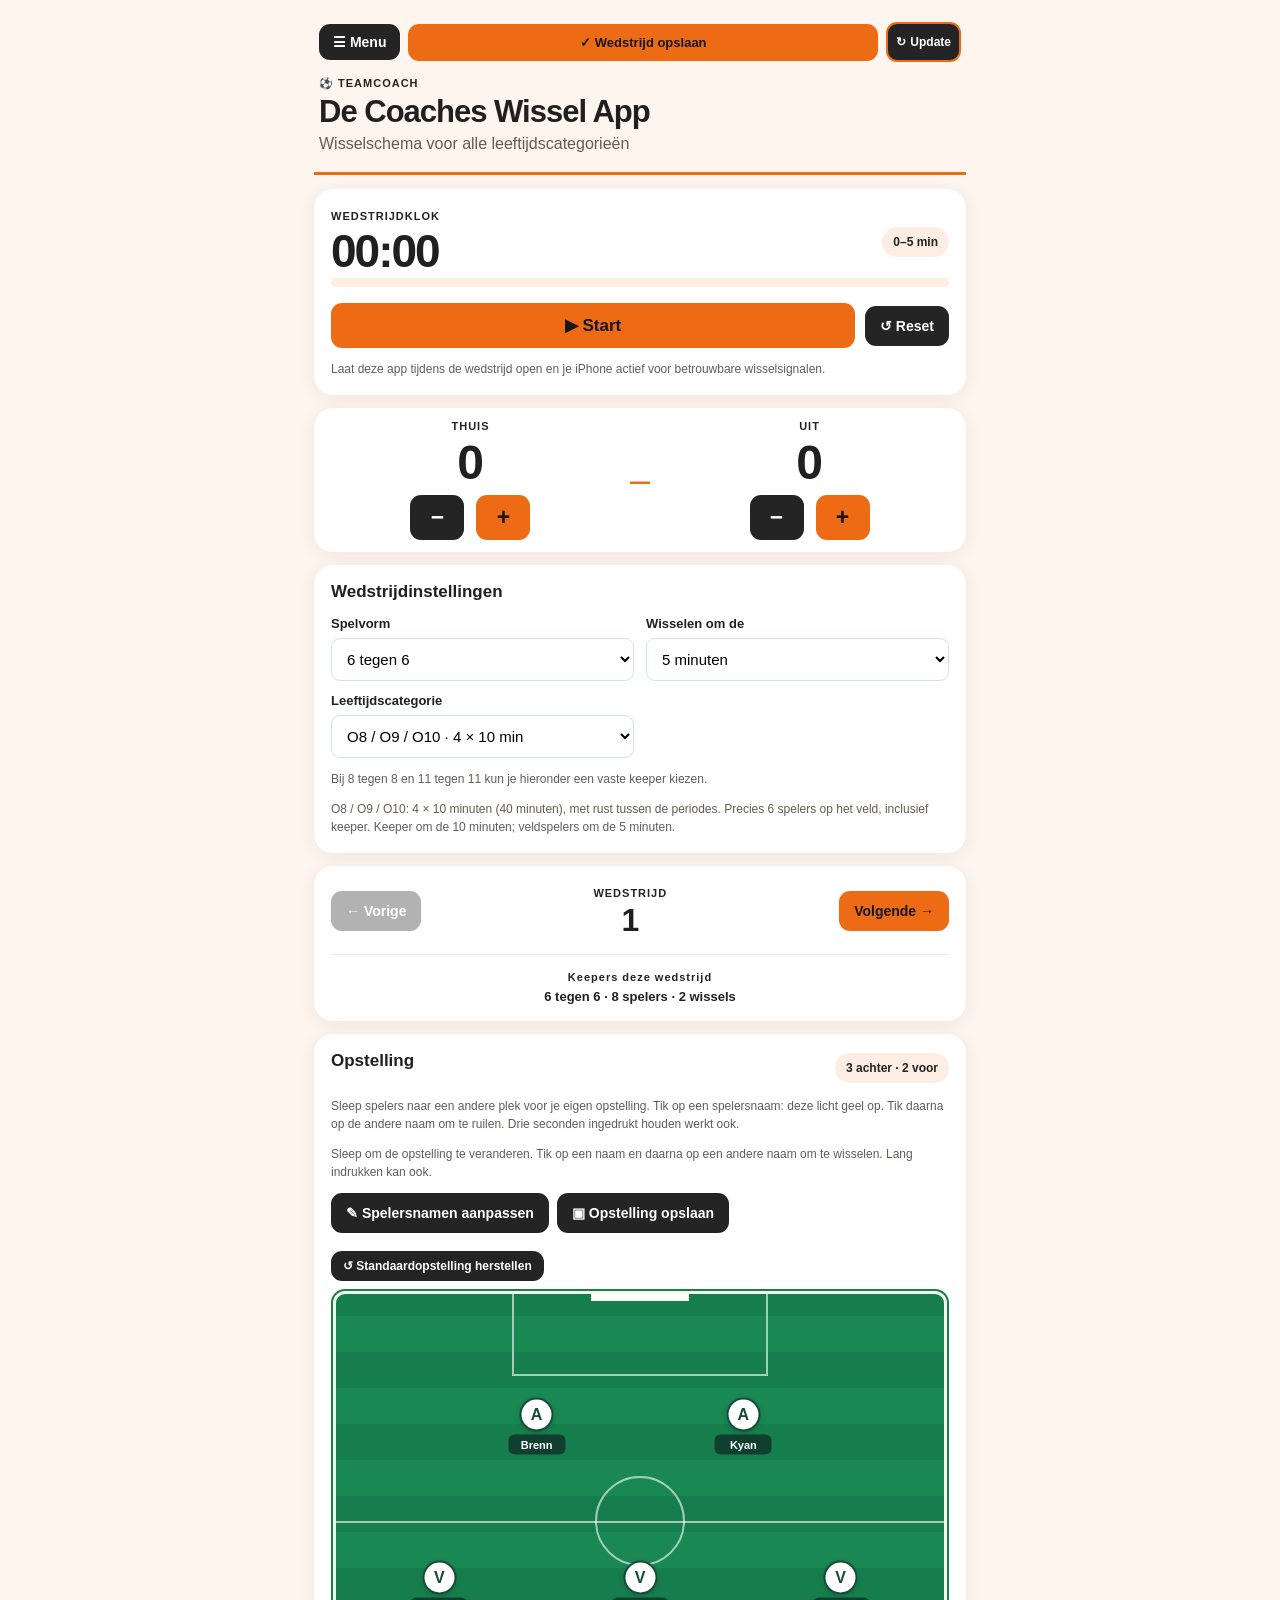
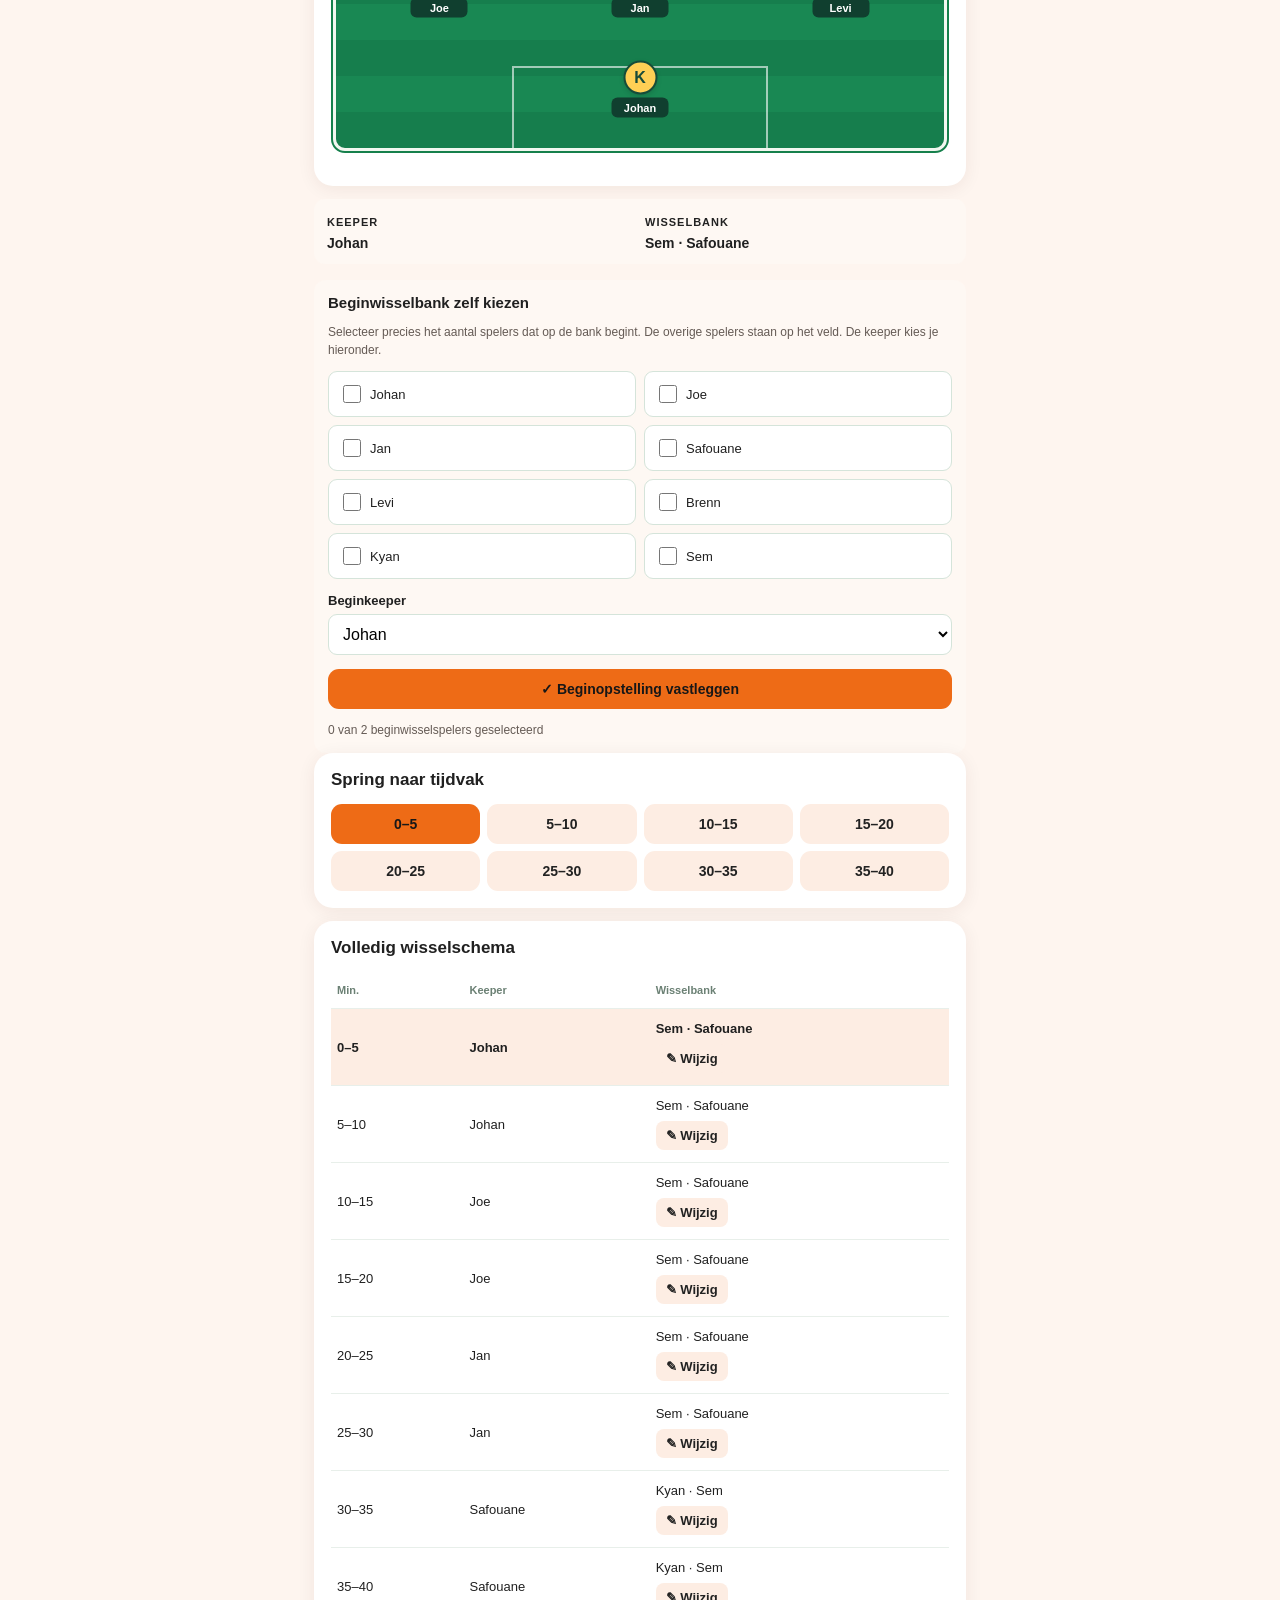
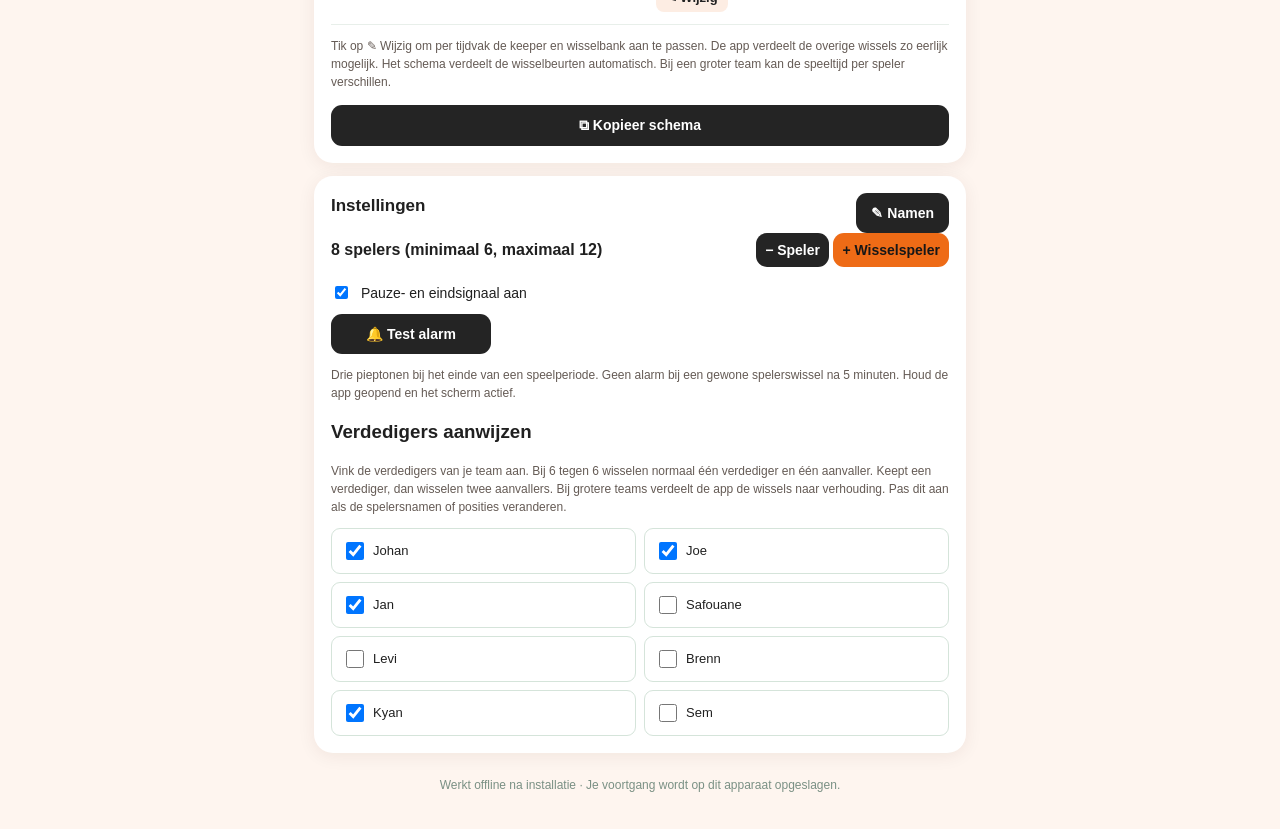
==== commit 97a02e12: "Add files via upload" ====
--- a/index.html
+++ b/index.html
@@ -1 +1 @@
-<!doctype html><html lang="nl"><head><meta charset="utf-8"><meta name="viewport" content="width=device-width,initial-scale=1,viewport-fit=cover"><meta name="theme-color" content="#EE6B16"><meta name="apple-mobile-web-app-capable" content="yes"><meta name="apple-mobile-web-app-status-bar-style" content="default"><meta name="apple-mobile-web-app-title" content="De Coaches Wissel App"><meta name="description" content="Offline voetbalwisselschema met wedstrijdklok, veld en keepersroulatie"><link rel="manifest" href="./manifest.webmanifest"><link rel="apple-touch-icon" href="./icon-180.png?v=2"><link rel="icon" href="./icon-192.png?v=2"><link rel="stylesheet" href="./style.css?v=32"><title>De Coaches Wissel App ⚽</title></head><body><main><header><div class="topnav"><button id="menuToggle" class="secondary menu-toggle" aria-expanded="false" aria-controls="mainMenu">☰ Menu</button><button id="archiveMatch" class="save-top">✓ Wedstrijd opslaan</button><button id="updateIndicator" class="update-indicator" type="button" aria-label="Controleer op updates" title="Updates">↻ <span>Update</span></button><nav id="mainMenu" class="main-menu" hidden><button id="menuHome" class="secondary">⌂ Hoofdscherm</button><button id="menuHistory" class="secondary">◷ Wedstrijdhistorie</button><button id="menuSavedLineups" class="secondary">▤ Opgeslagen opstellingen</button><div class="theme-menu"><div class="theme-menu-heading">🎨 Kies je clubkleuren</div><div id="themeChoices" class="theme-choices" role="group" aria-label="Kleurenthema"></div><p class="theme-hint">Je keuze wordt automatisch bewaard.</p></div></nav></div><div class="eyebrow">⚽ TEAMCOACH</div><h1>De Coaches Wissel App</h1><p>Wisselschema voor alle leeftijdscategorieën</p></header><section id="historyView" class="card history-view" hidden><div class="section-title"><h2>Wedstrijdhistorie</h2><button id="historyBack" class="secondary">← Hoofdscherm</button></div><p class="hint">Opgeslagen wedstrijden kun je hier terugkijken. Ze zijn alleen-lezen en veranderen je huidige wedstrijd niet.</p><div id="historyList"></div><div id="historyDetail" hidden></div></section><section id="savedLineupsView" class="card history-view" hidden><div class="section-title"><h2>Opgeslagen opstellingen</h2><button id="savedLineupsBack" class="secondary">← Hoofdscherm</button></div><p class="hint">Open een eerder bewaarde opstelling, of verwijder een opstelling die je niet meer gebruikt. Opstellingen blijven op dit toestel opgeslagen.</p><div id="savedLineupsList"></div></section><p id="archiveStatus" class="hint" role="status"></p><div id="mainView"><section class="card"><div class="clocktop"><div><small>WEDSTRIJDKLOK</small><div id="clock">00:00</div></div><div class="pill" id="period">0–5 min</div></div><div class="progress"><div id="progress"></div></div><div class="actions"><button id="play" class="big">▶ Start</button><button id="reset" class="secondary">↺ Reset</button><button id="secondHalf" class="secondary" hidden>▶ Volgende periode</button></div><p class="hint">Laat deze app tijdens de wedstrijd open en je iPhone actief voor betrouwbare wisselsignalen.</p></section><section class="card scorecard"><div class="scoreboard"><div class="scoreteam"><small>THUIS</small><strong id="homeScore">0</strong><div class="scorebuttons"><button id="homeMinus" class="secondary" aria-label="Doelpunt thuis eraf">−</button><button id="homePlus" aria-label="Doelpunt thuis erbij">+</button></div></div><span class="scoreseparator">–</span><div class="scoreteam"><small>UIT</small><strong id="awayScore">0</strong><div class="scorebuttons"><button id="awayMinus" class="secondary" aria-label="Doelpunt uit eraf">−</button><button id="awayPlus" aria-label="Doelpunt uit erbij">+</button></div></div></div></section><section class="card"><h2>Wedstrijdinstellingen</h2><div class="settings-grid"><label>Spelvorm<select id="format"><option value="6">6 tegen 6</option><option value="8">8 tegen 8</option><option value="11">11 tegen 11</option></select></label><label class="interval-setting">Wisselen om de<select id="interval" aria-label="Wisselinterval"><option value="5">5 minuten</option><option value="10">10 minuten</option><option value="15">15 minuten</option><option value="20">20 minuten</option><option value="25">25 minuten</option><option value="30">30 minuten</option><option value="35">35 minuten</option><option value="40">40 minuten</option></select></label><label>Leeftijdscategorie<select id="duration"><option value="40">O8 / O9 / O10 · 4 × 10 min</option><option value="60q">O11 / O12 · 4 × 15 min</option><option value="60h">O13 · 2 × 30 min</option><option value="70">O14 / O15 · 2 × 35 min</option><option value="80">O16 / O17 · 2 × 40 min</option><option value="90">O18 / O19 / Senioren · 2 × 45 min</option></select></label></div><p class="hint">Bij 8 tegen 8 en 11 tegen 11 kun je hieronder een vaste keeper kiezen.</p><div id="keeperModeSettings" class="keeper-mode" hidden><label>Keepersregeling<select id="keeperMode"><option value="rotate">Keeper wisselt door</option><option value="fixed">Vaste keeper hele wedstrijd</option></select></label><label id="fixedKeeperLabel" hidden>Vaste keeper<select id="fixedKeeper"></select></label></div><p id="summary" class="hint"></p></section><section class="card"><div class="matchbar"><button id="prevMatch" class="secondary">← Vorige</button><div><small>WEDSTRIJD</small><strong id="matchNumber">1</strong></div><button id="nextMatch">Volgende →</button></div><div class="keepers"><small>Keepers deze wedstrijd</small><span id="groupName"></span></div></section><section class="card"><div class="section-title"><h2>Opstelling</h2><span class="pill">3 achter · 2 voor</span></div><p class="hint">Sleep spelers naar een andere plek voor je eigen opstelling. Tik op een spelersnaam: deze licht geel op. Tik daarna op de andere naam om te ruilen. Drie seconden ingedrukt houden werkt ook.</p><p class="hint" id="formationHint">Sleep om de opstelling te veranderen. Tik op een naam en daarna op een andere naam om te wisselen. Lang indrukken kan ook.</p><button id="saveCurrentLineup" class="secondary formation-save" type="button">▣ Opstelling opslaan</button><button id="resetFormation" class="secondary formation-reset" type="button">↺ Standaardopstelling herstellen</button><div class="pitch" id="pitch"><div class="midline"></div><div class="center-circle"></div><div class="box-top"></div><div class="box-bottom"></div><div class="goal"></div><div id="playersOnField"></div></div></div><div class="bench"><div><small>KEEPER</small><strong id="keeperName"></strong></div><div><small>WISSELBANK</small><strong id="bench"></strong></div></div><div class="bench-picker"><h3>Beginwisselbank zelf kiezen</h3><p class="hint">Selecteer precies het aantal spelers dat op de bank begint. De overige spelers staan op het veld. De keeper kies je hieronder.</p><div id="benchChoices" class="choice-grid"></div><label class="keeper-select">Beginkeeper <select id="startingKeeper"></select></label><button id="applyLineup" class="wide">✓ Beginopstelling vastleggen</button><p id="lineupStatus" class="hint"></p></div></section><section class="card"><h2>Spring naar tijdvak</h2><div id="slots" class="slots"></div></section><section class="card"><h2>Volledig wisselschema</h2><div class="table-wrap"><table><thead><tr><th>Min.</th><th>Keeper</th><th>Wisselbank</th></tr></thead><tbody id="tableBody"></tbody></table></div><p class="hint">Tik op ✎ Wijzig om per tijdvak de keeper en wisselbank aan te passen. De app verdeelt de overige wissels zo eerlijk mogelijk. Het schema verdeelt de wisselbeurten automatisch. Bij een groter team kan de speeltijd per speler verschillen.</p><button id="copy" class="wide secondary">⧉ Kopieer schema</button></section><section class="card"><div class="section-title"><h2>Instellingen</h2><button id="editNames" class="secondary">✎ Namen</button></div><div class="roster"><strong id="playerCount"></strong><div><button id="removePlayer" class="secondary">− Speler</button> <button id="addPlayer">+ Wisselspeler</button></div></div><label class="toggle"><input type="checkbox" id="sound" checked> Pauze- en eindsignaal aan</label><button id="testAlarm" class="secondary test-alarm" type="button">🔔 Test alarm</button><p class="hint">Drie pieptonen bij het einde van een speelperiode. Geen alarm bij een gewone spelerswissel na 5 minuten. Houd de app geopend en het scherm actief.</p><h3>Verdedigers aanwijzen</h3><p class="hint">Vink de verdedigers van je team aan. Bij 6 tegen 6 wisselen normaal één verdediger en één aanvaller. Keept een verdediger, dan wisselen twee aanvallers. Bij grotere teams verdeelt de app de wissels naar verhouding. Pas dit aan als de spelersnamen of posities veranderen.</p><div id="defenderChoices" class="choice-grid"></div><div id="namesPanel" hidden><div id="nameFields" class="names"></div><button id="saveNames" class="wide">Namen opslaan</button></div></section></div><footer>Werkt offline na installatie · Je voortgang wordt op dit apparaat opgeslagen.</footer></main><div id="slotEditor" class="editor-overlay" hidden><div class="editor-card" role="dialog" aria-modal="true" aria-labelledby="slotEditorTitle"><h2 id="slotEditorTitle">Tijdvak aanpassen</h2><p class="hint">Pas de keeper en wisselbank voor alleen dit tijdvak aan. De overige tijdvakken blijven staan.</p><label>Keeper<select id="editKeeper"></select></label><h3>Wisselspelers</h3><div id="editBench" class="choice-grid"></div><div class="actions"><button id="saveSlotEditor">✓ Opslaan</button><button id="closeSlotEditor" class="secondary">Annuleren</button></div></div></div><div id="notice" role="status" aria-live="polite"></div><div id="updateBanner" class="update-banner" hidden><span>Nieuwe versie beschikbaar</span><button id="updateNow">Nu bijwerken</button><button id="updateLater" class="secondary">Later</button></div><script src="./app.js?v=32" defer></script><script src="./themes.js?v=32" defer></script><script src="./update.js?v=32" defer></script></body></html>
+<!doctype html><html lang="nl"><head><meta charset="utf-8"><meta name="viewport" content="width=device-width,initial-scale=1,viewport-fit=cover"><meta name="theme-color" content="#EE6B16"><meta name="apple-mobile-web-app-capable" content="yes"><meta name="apple-mobile-web-app-status-bar-style" content="default"><meta name="apple-mobile-web-app-title" content="De Coaches Wissel App"><meta name="description" content="Offline voetbalwisselschema met wedstrijdklok, veld en keepersroulatie"><link rel="manifest" href="./manifest.webmanifest"><link rel="apple-touch-icon" href="./icon-180.png?v=2"><link rel="icon" href="./icon-192.png?v=2"><link rel="stylesheet" href="./style.css?v=34"><title>De Coaches Wissel App ⚽</title></head><body><main><header><div class="topnav"><button id="menuToggle" class="secondary menu-toggle" aria-expanded="false" aria-controls="mainMenu">☰ Menu</button><button id="archiveMatch" class="save-top">✓ Wedstrijd opslaan</button><button id="updateIndicator" class="update-indicator" type="button" aria-label="Controleer op updates" title="Updates">↻ <span>Update</span></button><nav id="mainMenu" class="main-menu" hidden><button id="menuHome" class="secondary">⌂ Hoofdscherm</button><button id="menuHistory" class="secondary">◷ Wedstrijdhistorie</button><button id="menuSavedLineups" class="secondary">▤ Opgeslagen opstellingen</button><div class="theme-menu"><div class="theme-menu-heading">🎨 Kies je clubkleuren</div><div id="themeChoices" class="theme-choices" role="group" aria-label="Kleurenthema"></div><p class="theme-hint">Je keuze wordt automatisch bewaard.</p></div></nav></div><div class="eyebrow">⚽ TEAMCOACH</div><h1>De Coaches Wissel App</h1><p>Wisselschema voor alle leeftijdscategorieën</p></header><section id="historyView" class="card history-view" hidden><div class="section-title"><h2>Wedstrijdhistorie</h2><button id="historyBack" class="secondary">← Hoofdscherm</button></div><p class="hint">Opgeslagen wedstrijden kun je hier terugkijken. Ze zijn alleen-lezen en veranderen je huidige wedstrijd niet.</p><div id="historyList"></div><div id="historyDetail" hidden></div></section><section id="savedLineupsView" class="card history-view" hidden><div class="section-title"><h2>Opgeslagen opstellingen</h2><button id="savedLineupsBack" class="secondary">← Hoofdscherm</button></div><p class="hint">Open een eerder bewaarde opstelling, of verwijder een opstelling die je niet meer gebruikt. Opstellingen blijven op dit toestel opgeslagen. Deel ze als bestand via WhatsApp; je mede-coach kan het bestand hieronder importeren.</p><div class="share-import"><button id="importSharedLineup" class="secondary" type="button">📥 Gedeelde opstelling openen</button><input id="sharedLineupFile" type="file" accept=".json,application/json" hidden><p class="hint">Open eerst het gedeelde bestand in WhatsApp en bewaar het eventueel in Bestanden. Kies het daarna hier. Je bestaande opstellingen blijven bewaard.</p></div><div id="savedLineupsList"></div></section><p id="archiveStatus" class="hint" role="status"></p><div id="mainView"><section class="card"><div class="clocktop"><div><small>WEDSTRIJDKLOK</small><div id="clock">00:00</div></div><div class="pill" id="period">0–5 min</div></div><div class="progress"><div id="progress"></div></div><div class="actions"><button id="play" class="big">▶ Start</button><button id="reset" class="secondary">↺ Reset</button><button id="secondHalf" class="secondary" hidden>▶ Volgende periode</button></div><p class="hint">Laat deze app tijdens de wedstrijd open en je iPhone actief voor betrouwbare wisselsignalen.</p></section><section class="card scorecard"><div class="scoreboard"><div class="scoreteam"><small>THUIS</small><strong id="homeScore">0</strong><div class="scorebuttons"><button id="homeMinus" class="secondary" aria-label="Doelpunt thuis eraf">−</button><button id="homePlus" aria-label="Doelpunt thuis erbij">+</button></div></div><span class="scoreseparator">–</span><div class="scoreteam"><small>UIT</small><strong id="awayScore">0</strong><div class="scorebuttons"><button id="awayMinus" class="secondary" aria-label="Doelpunt uit eraf">−</button><button id="awayPlus" aria-label="Doelpunt uit erbij">+</button></div></div></div></section><section class="card"><h2>Wedstrijdinstellingen</h2><div class="settings-grid"><label>Spelvorm<select id="format"><option value="6">6 tegen 6</option><option value="8">8 tegen 8</option><option value="11">11 tegen 11</option></select></label><label class="interval-setting">Wisselen om de<select id="interval" aria-label="Wisselinterval"><option value="5">5 minuten</option><option value="10">10 minuten</option><option value="15">15 minuten</option><option value="20">20 minuten</option><option value="25">25 minuten</option><option value="30">30 minuten</option><option value="35">35 minuten</option><option value="40">40 minuten</option></select></label><label>Leeftijdscategorie<select id="duration"><option value="40">O8 / O9 / O10 · 4 × 10 min</option><option value="60q">O11 / O12 · 4 × 15 min</option><option value="60h">O13 · 2 × 30 min</option><option value="70">O14 / O15 · 2 × 35 min</option><option value="80">O16 / O17 · 2 × 40 min</option><option value="90">O18 / O19 / Senioren · 2 × 45 min</option></select></label></div><p class="hint">Bij 8 tegen 8 en 11 tegen 11 kun je hieronder een vaste keeper kiezen.</p><div id="keeperModeSettings" class="keeper-mode" hidden><label>Keepersregeling<select id="keeperMode"><option value="rotate">Keeper wisselt door</option><option value="fixed">Vaste keeper hele wedstrijd</option></select></label><label id="fixedKeeperLabel" hidden>Vaste keeper<select id="fixedKeeper"></select></label></div><p id="summary" class="hint"></p></section><section class="card"><div class="matchbar"><button id="prevMatch" class="secondary">← Vorige</button><div><small>WEDSTRIJD</small><strong id="matchNumber">1</strong></div><button id="nextMatch">Volgende →</button></div><div class="keepers"><small>Keepers deze wedstrijd</small><span id="groupName"></span></div></section><section class="card"><div class="section-title"><h2>Opstelling</h2><span class="pill">3 achter · 2 voor</span></div><p class="hint">Sleep spelers naar een andere plek voor je eigen opstelling. Tik op een spelersnaam: deze licht geel op. Tik daarna op de andere naam om te ruilen. Drie seconden ingedrukt houden werkt ook.</p><p class="hint" id="formationHint">Sleep om de opstelling te veranderen. Tik op een naam en daarna op een andere naam om te wisselen. Lang indrukken kan ook.</p><button id="editNamesNearField" class="secondary formation-save" type="button">✎ Spelersnamen aanpassen</button><button id="saveCurrentLineup" class="secondary formation-save" type="button">▣ Opstelling opslaan</button><button id="resetFormation" class="secondary formation-reset" type="button">↺ Standaardopstelling herstellen</button><div class="pitch" id="pitch"><div class="midline"></div><div class="center-circle"></div><div class="box-top"></div><div class="box-bottom"></div><div class="goal"></div><div id="playersOnField"></div></div></div><div class="bench"><div><small>KEEPER</small><strong id="keeperName"></strong></div><div><small>WISSELBANK</small><strong id="bench"></strong></div></div><div class="bench-picker"><h3>Beginwisselbank zelf kiezen</h3><p class="hint">Selecteer precies het aantal spelers dat op de bank begint. De overige spelers staan op het veld. De keeper kies je hieronder.</p><div id="benchChoices" class="choice-grid"></div><label class="keeper-select">Beginkeeper <select id="startingKeeper"></select></label><button id="applyLineup" class="wide">✓ Beginopstelling vastleggen</button><p id="lineupStatus" class="hint"></p></div></section><section class="card"><h2>Spring naar tijdvak</h2><div id="slots" class="slots"></div></section><section class="card"><h2>Volledig wisselschema</h2><div class="table-wrap"><table><thead><tr><th>Min.</th><th>Keeper</th><th>Wisselbank</th></tr></thead><tbody id="tableBody"></tbody></table></div><p class="hint">Tik op ✎ Wijzig om per tijdvak de keeper en wisselbank aan te passen. De app verdeelt de overige wissels zo eerlijk mogelijk. Het schema verdeelt de wisselbeurten automatisch. Bij een groter team kan de speeltijd per speler verschillen.</p><button id="copy" class="wide secondary">⧉ Kopieer schema</button></section><section class="card"><div class="section-title"><h2>Instellingen</h2><button id="editNames" class="secondary">✎ Namen</button></div><div class="roster"><strong id="playerCount"></strong><div><button id="removePlayer" class="secondary">− Speler</button> <button id="addPlayer">+ Wisselspeler</button></div></div><label class="toggle"><input type="checkbox" id="sound" checked> Pauze- en eindsignaal aan</label><button id="testAlarm" class="secondary test-alarm" type="button">🔔 Test alarm</button><p class="hint">Drie pieptonen bij het einde van een speelperiode. Geen alarm bij een gewone spelerswissel na 5 minuten. Houd de app geopend en het scherm actief.</p><h3>Verdedigers aanwijzen</h3><p class="hint">Vink de verdedigers van je team aan. Bij 6 tegen 6 wisselen normaal één verdediger en één aanvaller. Keept een verdediger, dan wisselen twee aanvallers. Bij grotere teams verdeelt de app de wissels naar verhouding. Pas dit aan als de spelersnamen of posities veranderen.</p><div id="defenderChoices" class="choice-grid"></div><div id="namesPanel" hidden><div id="nameFields" class="names"></div><button id="saveNames" class="wide">Namen opslaan</button></div></section></div><footer>Werkt offline na installatie · Je voortgang wordt op dit apparaat opgeslagen.</footer></main><div id="slotEditor" class="editor-overlay" hidden><div class="editor-card" role="dialog" aria-modal="true" aria-labelledby="slotEditorTitle"><h2 id="slotEditorTitle">Tijdvak aanpassen</h2><p class="hint">Pas de keeper en wisselbank voor alleen dit tijdvak aan. De overige tijdvakken blijven staan.</p><label>Keeper<select id="editKeeper"></select></label><h3>Wisselspelers</h3><div id="editBench" class="choice-grid"></div><div class="actions"><button id="saveSlotEditor">✓ Opslaan</button><button id="closeSlotEditor" class="secondary">Annuleren</button></div></div></div><div id="notice" role="status" aria-live="polite"></div><div id="updateBanner" class="update-banner" hidden><span>Nieuwe versie beschikbaar</span><button id="updateNow">Nu bijwerken</button><button id="updateLater" class="secondary">Later</button></div><script src="./app.js?v=34" defer></script><script src="./themes.js?v=34" defer></script><script src="./update.js?v=34" defer></script></body></html>
--- a/style.css
+++ b/style.css
@@ -112,3 +112,5 @@
 
 /* V30: alarm test control */
 .test-alarm{display:block;margin-top:12px;min-width:160px}
+
+.share-import{padding:12px 0;border-bottom:1px solid #ddd}.share-import button{max-width:100%}.saved-lineup-actions{flex-wrap:wrap}
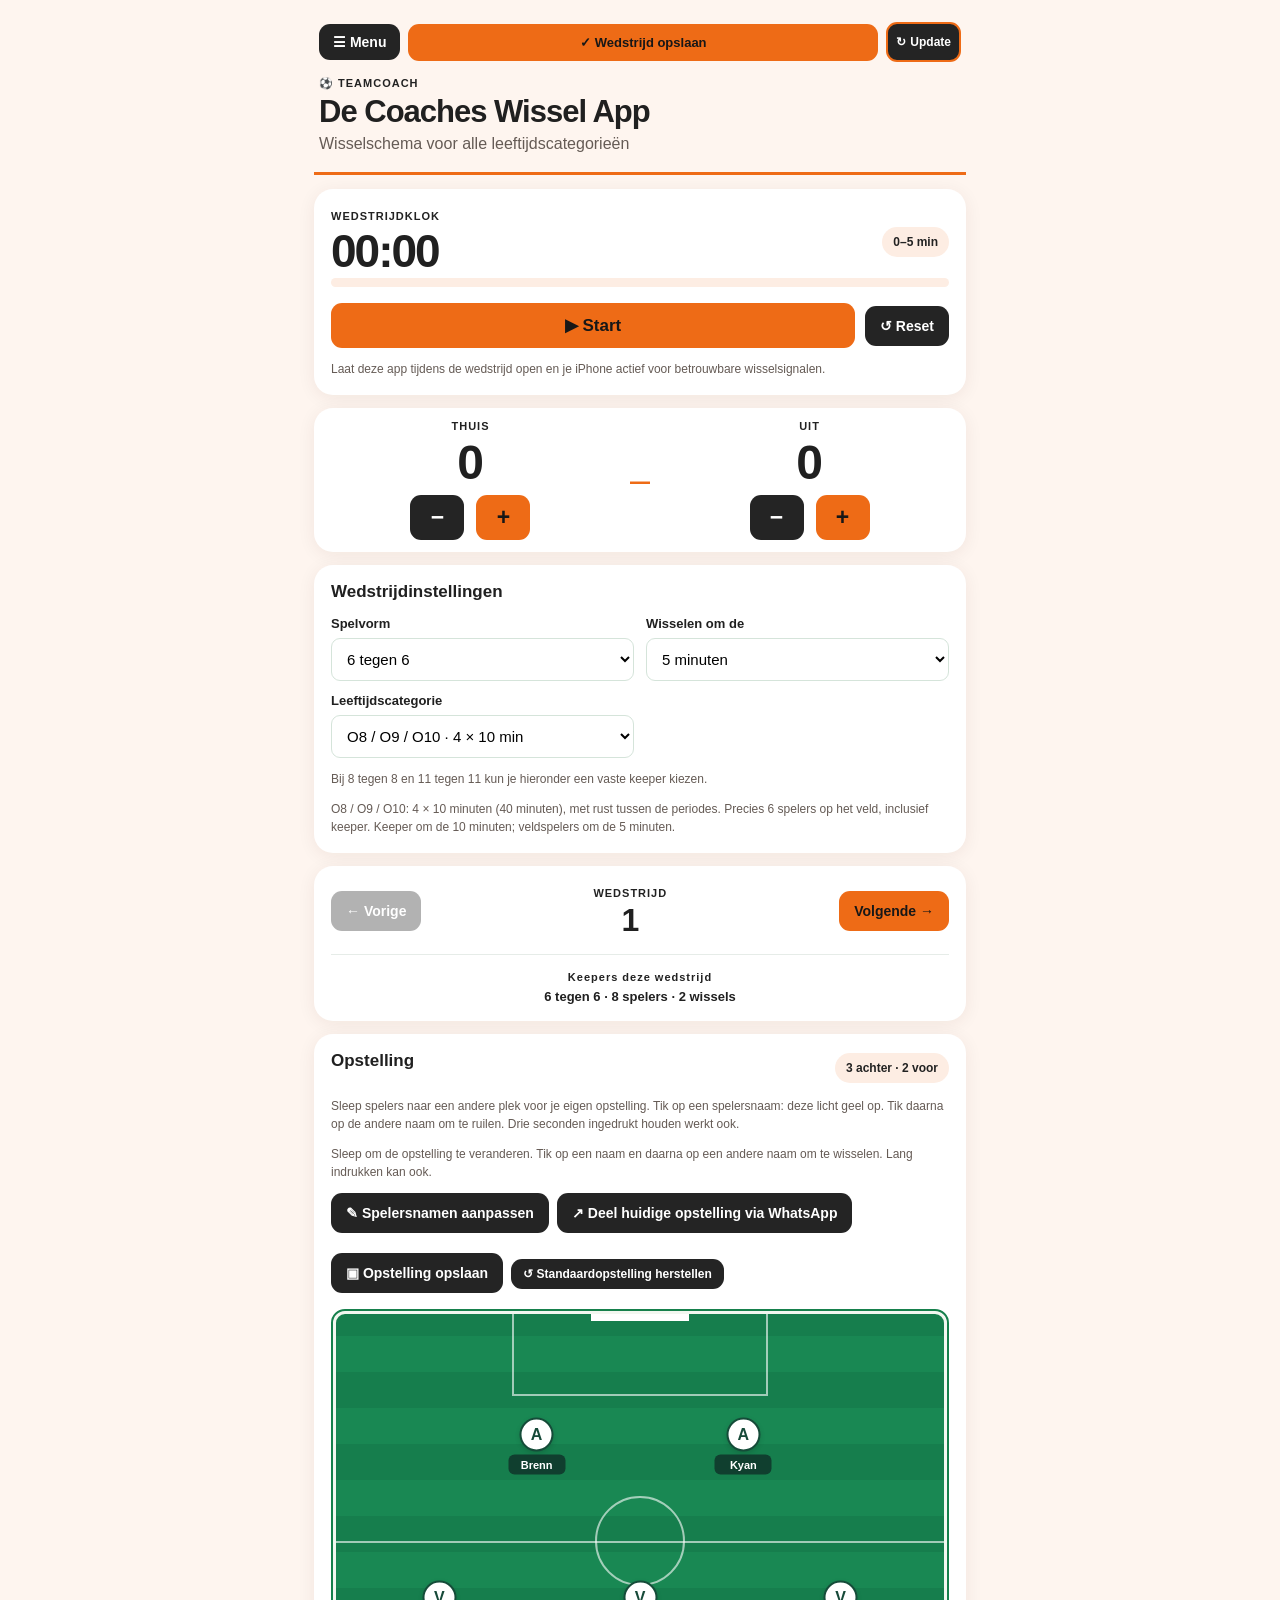
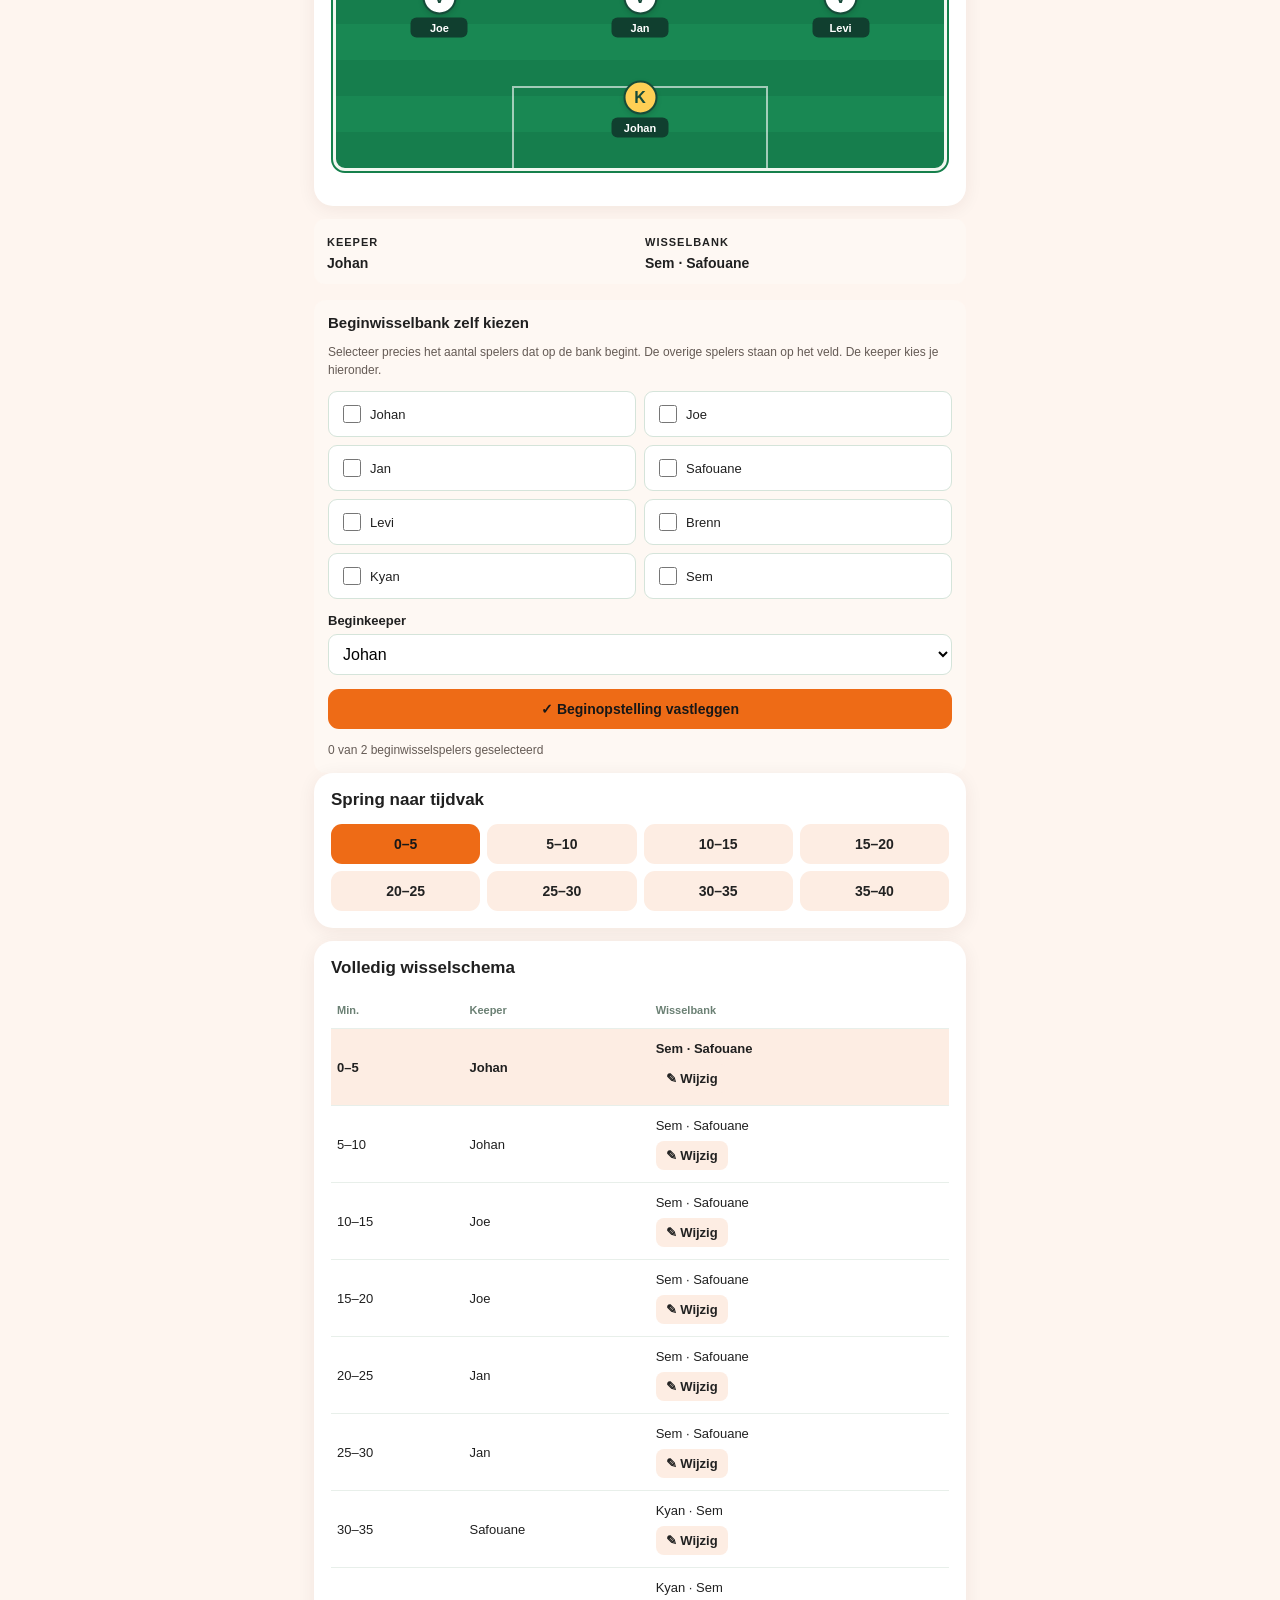
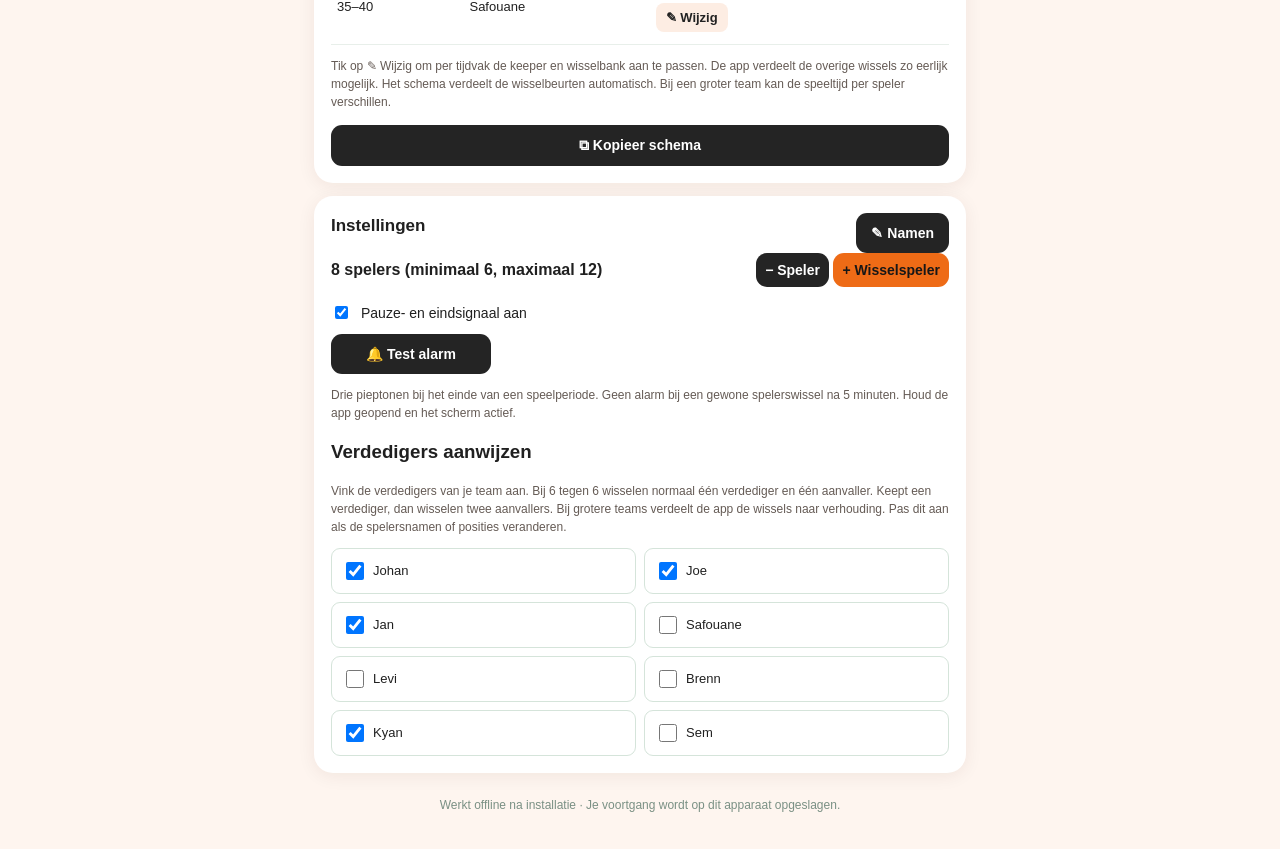
==== commit 5c8233c6: "Add files via upload" ====
--- a/index.html
+++ b/index.html
@@ -1 +1 @@
-<!doctype html><html lang="nl"><head><meta charset="utf-8"><meta name="viewport" content="width=device-width,initial-scale=1,viewport-fit=cover"><meta name="theme-color" content="#EE6B16"><meta name="apple-mobile-web-app-capable" content="yes"><meta name="apple-mobile-web-app-status-bar-style" content="default"><meta name="apple-mobile-web-app-title" content="De Coaches Wissel App"><meta name="description" content="Offline voetbalwisselschema met wedstrijdklok, veld en keepersroulatie"><link rel="manifest" href="./manifest.webmanifest"><link rel="apple-touch-icon" href="./icon-180.png?v=2"><link rel="icon" href="./icon-192.png?v=2"><link rel="stylesheet" href="./style.css?v=34"><title>De Coaches Wissel App ⚽</title></head><body><main><header><div class="topnav"><button id="menuToggle" class="secondary menu-toggle" aria-expanded="false" aria-controls="mainMenu">☰ Menu</button><button id="archiveMatch" class="save-top">✓ Wedstrijd opslaan</button><button id="updateIndicator" class="update-indicator" type="button" aria-label="Controleer op updates" title="Updates">↻ <span>Update</span></button><nav id="mainMenu" class="main-menu" hidden><button id="menuHome" class="secondary">⌂ Hoofdscherm</button><button id="menuHistory" class="secondary">◷ Wedstrijdhistorie</button><button id="menuSavedLineups" class="secondary">▤ Opgeslagen opstellingen</button><div class="theme-menu"><div class="theme-menu-heading">🎨 Kies je clubkleuren</div><div id="themeChoices" class="theme-choices" role="group" aria-label="Kleurenthema"></div><p class="theme-hint">Je keuze wordt automatisch bewaard.</p></div></nav></div><div class="eyebrow">⚽ TEAMCOACH</div><h1>De Coaches Wissel App</h1><p>Wisselschema voor alle leeftijdscategorieën</p></header><section id="historyView" class="card history-view" hidden><div class="section-title"><h2>Wedstrijdhistorie</h2><button id="historyBack" class="secondary">← Hoofdscherm</button></div><p class="hint">Opgeslagen wedstrijden kun je hier terugkijken. Ze zijn alleen-lezen en veranderen je huidige wedstrijd niet.</p><div id="historyList"></div><div id="historyDetail" hidden></div></section><section id="savedLineupsView" class="card history-view" hidden><div class="section-title"><h2>Opgeslagen opstellingen</h2><button id="savedLineupsBack" class="secondary">← Hoofdscherm</button></div><p class="hint">Open een eerder bewaarde opstelling, of verwijder een opstelling die je niet meer gebruikt. Opstellingen blijven op dit toestel opgeslagen. Deel ze als bestand via WhatsApp; je mede-coach kan het bestand hieronder importeren.</p><div class="share-import"><button id="importSharedLineup" class="secondary" type="button">📥 Gedeelde opstelling openen</button><input id="sharedLineupFile" type="file" accept=".json,application/json" hidden><p class="hint">Open eerst het gedeelde bestand in WhatsApp en bewaar het eventueel in Bestanden. Kies het daarna hier. Je bestaande opstellingen blijven bewaard.</p></div><div id="savedLineupsList"></div></section><p id="archiveStatus" class="hint" role="status"></p><div id="mainView"><section class="card"><div class="clocktop"><div><small>WEDSTRIJDKLOK</small><div id="clock">00:00</div></div><div class="pill" id="period">0–5 min</div></div><div class="progress"><div id="progress"></div></div><div class="actions"><button id="play" class="big">▶ Start</button><button id="reset" class="secondary">↺ Reset</button><button id="secondHalf" class="secondary" hidden>▶ Volgende periode</button></div><p class="hint">Laat deze app tijdens de wedstrijd open en je iPhone actief voor betrouwbare wisselsignalen.</p></section><section class="card scorecard"><div class="scoreboard"><div class="scoreteam"><small>THUIS</small><strong id="homeScore">0</strong><div class="scorebuttons"><button id="homeMinus" class="secondary" aria-label="Doelpunt thuis eraf">−</button><button id="homePlus" aria-label="Doelpunt thuis erbij">+</button></div></div><span class="scoreseparator">–</span><div class="scoreteam"><small>UIT</small><strong id="awayScore">0</strong><div class="scorebuttons"><button id="awayMinus" class="secondary" aria-label="Doelpunt uit eraf">−</button><button id="awayPlus" aria-label="Doelpunt uit erbij">+</button></div></div></div></section><section class="card"><h2>Wedstrijdinstellingen</h2><div class="settings-grid"><label>Spelvorm<select id="format"><option value="6">6 tegen 6</option><option value="8">8 tegen 8</option><option value="11">11 tegen 11</option></select></label><label class="interval-setting">Wisselen om de<select id="interval" aria-label="Wisselinterval"><option value="5">5 minuten</option><option value="10">10 minuten</option><option value="15">15 minuten</option><option value="20">20 minuten</option><option value="25">25 minuten</option><option value="30">30 minuten</option><option value="35">35 minuten</option><option value="40">40 minuten</option></select></label><label>Leeftijdscategorie<select id="duration"><option value="40">O8 / O9 / O10 · 4 × 10 min</option><option value="60q">O11 / O12 · 4 × 15 min</option><option value="60h">O13 · 2 × 30 min</option><option value="70">O14 / O15 · 2 × 35 min</option><option value="80">O16 / O17 · 2 × 40 min</option><option value="90">O18 / O19 / Senioren · 2 × 45 min</option></select></label></div><p class="hint">Bij 8 tegen 8 en 11 tegen 11 kun je hieronder een vaste keeper kiezen.</p><div id="keeperModeSettings" class="keeper-mode" hidden><label>Keepersregeling<select id="keeperMode"><option value="rotate">Keeper wisselt door</option><option value="fixed">Vaste keeper hele wedstrijd</option></select></label><label id="fixedKeeperLabel" hidden>Vaste keeper<select id="fixedKeeper"></select></label></div><p id="summary" class="hint"></p></section><section class="card"><div class="matchbar"><button id="prevMatch" class="secondary">← Vorige</button><div><small>WEDSTRIJD</small><strong id="matchNumber">1</strong></div><button id="nextMatch">Volgende →</button></div><div class="keepers"><small>Keepers deze wedstrijd</small><span id="groupName"></span></div></section><section class="card"><div class="section-title"><h2>Opstelling</h2><span class="pill">3 achter · 2 voor</span></div><p class="hint">Sleep spelers naar een andere plek voor je eigen opstelling. Tik op een spelersnaam: deze licht geel op. Tik daarna op de andere naam om te ruilen. Drie seconden ingedrukt houden werkt ook.</p><p class="hint" id="formationHint">Sleep om de opstelling te veranderen. Tik op een naam en daarna op een andere naam om te wisselen. Lang indrukken kan ook.</p><button id="editNamesNearField" class="secondary formation-save" type="button">✎ Spelersnamen aanpassen</button><button id="saveCurrentLineup" class="secondary formation-save" type="button">▣ Opstelling opslaan</button><button id="resetFormation" class="secondary formation-reset" type="button">↺ Standaardopstelling herstellen</button><div class="pitch" id="pitch"><div class="midline"></div><div class="center-circle"></div><div class="box-top"></div><div class="box-bottom"></div><div class="goal"></div><div id="playersOnField"></div></div></div><div class="bench"><div><small>KEEPER</small><strong id="keeperName"></strong></div><div><small>WISSELBANK</small><strong id="bench"></strong></div></div><div class="bench-picker"><h3>Beginwisselbank zelf kiezen</h3><p class="hint">Selecteer precies het aantal spelers dat op de bank begint. De overige spelers staan op het veld. De keeper kies je hieronder.</p><div id="benchChoices" class="choice-grid"></div><label class="keeper-select">Beginkeeper <select id="startingKeeper"></select></label><button id="applyLineup" class="wide">✓ Beginopstelling vastleggen</button><p id="lineupStatus" class="hint"></p></div></section><section class="card"><h2>Spring naar tijdvak</h2><div id="slots" class="slots"></div></section><section class="card"><h2>Volledig wisselschema</h2><div class="table-wrap"><table><thead><tr><th>Min.</th><th>Keeper</th><th>Wisselbank</th></tr></thead><tbody id="tableBody"></tbody></table></div><p class="hint">Tik op ✎ Wijzig om per tijdvak de keeper en wisselbank aan te passen. De app verdeelt de overige wissels zo eerlijk mogelijk. Het schema verdeelt de wisselbeurten automatisch. Bij een groter team kan de speeltijd per speler verschillen.</p><button id="copy" class="wide secondary">⧉ Kopieer schema</button></section><section class="card"><div class="section-title"><h2>Instellingen</h2><button id="editNames" class="secondary">✎ Namen</button></div><div class="roster"><strong id="playerCount"></strong><div><button id="removePlayer" class="secondary">− Speler</button> <button id="addPlayer">+ Wisselspeler</button></div></div><label class="toggle"><input type="checkbox" id="sound" checked> Pauze- en eindsignaal aan</label><button id="testAlarm" class="secondary test-alarm" type="button">🔔 Test alarm</button><p class="hint">Drie pieptonen bij het einde van een speelperiode. Geen alarm bij een gewone spelerswissel na 5 minuten. Houd de app geopend en het scherm actief.</p><h3>Verdedigers aanwijzen</h3><p class="hint">Vink de verdedigers van je team aan. Bij 6 tegen 6 wisselen normaal één verdediger en één aanvaller. Keept een verdediger, dan wisselen twee aanvallers. Bij grotere teams verdeelt de app de wissels naar verhouding. Pas dit aan als de spelersnamen of posities veranderen.</p><div id="defenderChoices" class="choice-grid"></div><div id="namesPanel" hidden><div id="nameFields" class="names"></div><button id="saveNames" class="wide">Namen opslaan</button></div></section></div><footer>Werkt offline na installatie · Je voortgang wordt op dit apparaat opgeslagen.</footer></main><div id="slotEditor" class="editor-overlay" hidden><div class="editor-card" role="dialog" aria-modal="true" aria-labelledby="slotEditorTitle"><h2 id="slotEditorTitle">Tijdvak aanpassen</h2><p class="hint">Pas de keeper en wisselbank voor alleen dit tijdvak aan. De overige tijdvakken blijven staan.</p><label>Keeper<select id="editKeeper"></select></label><h3>Wisselspelers</h3><div id="editBench" class="choice-grid"></div><div class="actions"><button id="saveSlotEditor">✓ Opslaan</button><button id="closeSlotEditor" class="secondary">Annuleren</button></div></div></div><div id="notice" role="status" aria-live="polite"></div><div id="updateBanner" class="update-banner" hidden><span>Nieuwe versie beschikbaar</span><button id="updateNow">Nu bijwerken</button><button id="updateLater" class="secondary">Later</button></div><script src="./app.js?v=34" defer></script><script src="./themes.js?v=34" defer></script><script src="./update.js?v=34" defer></script></body></html>
+<!doctype html><html lang="nl"><head><meta charset="utf-8"><meta name="viewport" content="width=device-width,initial-scale=1,viewport-fit=cover"><meta name="theme-color" content="#EE6B16"><meta name="apple-mobile-web-app-capable" content="yes"><meta name="apple-mobile-web-app-status-bar-style" content="default"><meta name="apple-mobile-web-app-title" content="De Coaches Wissel App"><meta name="description" content="Offline voetbalwisselschema met wedstrijdklok, veld en keepersroulatie"><link rel="manifest" href="./manifest.webmanifest"><link rel="apple-touch-icon" href="./icon-180.png?v=2"><link rel="icon" href="./icon-192.png?v=2"><link rel="stylesheet" href="./style.css?v=38"><title>De Coaches Wissel App ⚽</title></head><body><main><header><div class="topnav"><button id="menuToggle" class="secondary menu-toggle" aria-expanded="false" aria-controls="mainMenu">☰ Menu</button><button id="archiveMatch" class="save-top">✓ Wedstrijd opslaan</button><button id="updateIndicator" class="update-indicator" type="button" aria-label="Controleer op updates" title="Updates">↻ <span>Update</span></button><nav id="mainMenu" class="main-menu" hidden><button id="menuHome" class="secondary">⌂ Hoofdscherm</button><button id="menuHistory" class="secondary">◷ Wedstrijdhistorie</button><button id="menuSavedLineups" class="secondary">▤ Opgeslagen opstellingen</button><div class="theme-menu"><div class="theme-menu-heading">🎨 Kies je clubkleuren</div><div id="themeChoices" class="theme-choices" role="group" aria-label="Kleurenthema"></div><p class="theme-hint">Je keuze wordt automatisch bewaard.</p></div></nav></div><div class="eyebrow">⚽ TEAMCOACH</div><h1>De Coaches Wissel App</h1><p>Wisselschema voor alle leeftijdscategorieën</p></header><section id="historyView" class="card history-view" hidden><div class="section-title"><h2>Wedstrijdhistorie</h2><button id="historyBack" class="secondary">← Hoofdscherm</button></div><p class="hint">Opgeslagen wedstrijden kun je hier terugkijken. Ze zijn alleen-lezen en veranderen je huidige wedstrijd niet.</p><div id="historyList"></div><div id="historyDetail" hidden></div></section><section id="savedLineupsView" class="card history-view" hidden><div class="section-title"><h2>Opgeslagen opstellingen</h2><button id="savedLineupsBack" class="secondary">← Hoofdscherm</button></div><p class="hint">Open een eerder bewaarde opstelling, of verwijder een opstelling die je niet meer gebruikt. Opstellingen blijven op dit toestel opgeslagen. Deel opstellingen via WhatsApp als directe link. De mede-coach tikt op de link en kan de opstelling meteen opslaan. Oude gedeelde bestanden kun je hieronder nog importeren.</p><div class="share-import"><button id="importSharedLineup" class="secondary" type="button">📥 Gedeelde opstelling openen</button><input id="sharedLineupFile" type="file" accept=".json,application/json" hidden><p class="hint">Alleen voor oudere gedeelde JSON-bestanden. Nieuwe WhatsApp-links openen rechtstreeks in de app. Je bestaande opstellingen blijven bewaard.</p></div><div id="savedLineupsList"></div></section><p id="archiveStatus" class="hint" role="status"></p><div id="mainView"><section class="card"><div class="clocktop"><div><small>WEDSTRIJDKLOK</small><div id="clock">00:00</div></div><div class="pill" id="period">0–5 min</div></div><div class="progress"><div id="progress"></div></div><div class="actions"><button id="play" class="big">▶ Start</button><button id="reset" class="secondary">↺ Reset</button><button id="secondHalf" class="secondary" hidden>▶ Volgende periode</button></div><p class="hint">Laat deze app tijdens de wedstrijd open en je iPhone actief voor betrouwbare wisselsignalen.</p></section><section class="card scorecard"><div class="scoreboard"><div class="scoreteam"><small>THUIS</small><strong id="homeScore">0</strong><div class="scorebuttons"><button id="homeMinus" class="secondary" aria-label="Doelpunt thuis eraf">−</button><button id="homePlus" aria-label="Doelpunt thuis erbij">+</button></div></div><span class="scoreseparator">–</span><div class="scoreteam"><small>UIT</small><strong id="awayScore">0</strong><div class="scorebuttons"><button id="awayMinus" class="secondary" aria-label="Doelpunt uit eraf">−</button><button id="awayPlus" aria-label="Doelpunt uit erbij">+</button></div></div></div></section><section class="card"><h2>Wedstrijdinstellingen</h2><div class="settings-grid"><label>Spelvorm<select id="format"><option value="6">6 tegen 6</option><option value="8">8 tegen 8</option><option value="11">11 tegen 11</option></select></label><label class="interval-setting">Wisselen om de<select id="interval" aria-label="Wisselinterval"><option value="5">5 minuten</option><option value="10">10 minuten</option><option value="15">15 minuten</option><option value="20">20 minuten</option><option value="25">25 minuten</option><option value="30">30 minuten</option><option value="35">35 minuten</option><option value="40">40 minuten</option></select></label><label>Leeftijdscategorie<select id="duration"><option value="40">O8 / O9 / O10 · 4 × 10 min</option><option value="60q">O11 / O12 · 4 × 15 min</option><option value="60h">O13 · 2 × 30 min</option><option value="70">O14 / O15 · 2 × 35 min</option><option value="80">O16 / O17 · 2 × 40 min</option><option value="90">O18 / O19 / Senioren · 2 × 45 min</option></select></label></div><p class="hint">Bij 8 tegen 8 en 11 tegen 11 kun je hieronder een vaste keeper kiezen.</p><div id="keeperModeSettings" class="keeper-mode" hidden><label>Keepersregeling<select id="keeperMode"><option value="rotate">Keeper wisselt door</option><option value="fixed">Vaste keeper hele wedstrijd</option></select></label><label id="fixedKeeperLabel" hidden>Vaste keeper<select id="fixedKeeper"></select></label></div><p id="summary" class="hint"></p></section><section class="card"><div class="matchbar"><button id="prevMatch" class="secondary">← Vorige</button><div><small>WEDSTRIJD</small><strong id="matchNumber">1</strong></div><button id="nextMatch">Volgende →</button></div><div class="keepers"><small>Keepers deze wedstrijd</small><span id="groupName"></span></div></section><section class="card"><div class="section-title"><h2>Opstelling</h2><span class="pill">3 achter · 2 voor</span></div><p class="hint">Sleep spelers naar een andere plek voor je eigen opstelling. Tik op een spelersnaam: deze licht geel op. Tik daarna op de andere naam om te ruilen. Drie seconden ingedrukt houden werkt ook.</p><p class="hint" id="formationHint">Sleep om de opstelling te veranderen. Tik op een naam en daarna op een andere naam om te wisselen. Lang indrukken kan ook.</p><button id="editNamesNearField" class="secondary formation-save" type="button">✎ Spelersnamen aanpassen</button><button id="shareLiveLineup" class="secondary formation-save" type="button">↗ Deel huidige opstelling via WhatsApp</button><button id="saveCurrentLineup" class="secondary formation-save" type="button">▣ Opstelling opslaan</button><button id="resetFormation" class="secondary formation-reset" type="button">↺ Standaardopstelling herstellen</button><div class="pitch" id="pitch"><div class="midline"></div><div class="center-circle"></div><div class="box-top"></div><div class="box-bottom"></div><div class="goal"></div><div id="playersOnField"></div></div></div><div class="bench"><div><small>KEEPER</small><strong id="keeperName"></strong></div><div><small>WISSELBANK</small><strong id="bench"></strong></div></div><div class="bench-picker"><h3>Beginwisselbank zelf kiezen</h3><p class="hint">Selecteer precies het aantal spelers dat op de bank begint. De overige spelers staan op het veld. De keeper kies je hieronder.</p><div id="benchChoices" class="choice-grid"></div><label class="keeper-select">Beginkeeper <select id="startingKeeper"></select></label><button id="applyLineup" class="wide">✓ Beginopstelling vastleggen</button><p id="lineupStatus" class="hint"></p></div></section><section class="card"><h2>Spring naar tijdvak</h2><div id="slots" class="slots"></div></section><section class="card"><h2>Volledig wisselschema</h2><div class="table-wrap"><table><thead><tr><th>Min.</th><th>Keeper</th><th>Wisselbank</th></tr></thead><tbody id="tableBody"></tbody></table></div><p class="hint">Tik op ✎ Wijzig om per tijdvak de keeper en wisselbank aan te passen. De app verdeelt de overige wissels zo eerlijk mogelijk. Het schema verdeelt de wisselbeurten automatisch. Bij een groter team kan de speeltijd per speler verschillen.</p><button id="copy" class="wide secondary">⧉ Kopieer schema</button></section><section class="card"><div class="section-title"><h2>Instellingen</h2><button id="editNames" class="secondary">✎ Namen</button></div><div class="roster"><strong id="playerCount"></strong><div><button id="removePlayer" class="secondary">− Speler</button> <button id="addPlayer">+ Wisselspeler</button></div></div><label class="toggle"><input type="checkbox" id="sound" checked> Pauze- en eindsignaal aan</label><button id="testAlarm" class="secondary test-alarm" type="button">🔔 Test alarm</button><p class="hint">Drie pieptonen bij het einde van een speelperiode. Geen alarm bij een gewone spelerswissel na 5 minuten. Houd de app geopend en het scherm actief.</p><h3>Verdedigers aanwijzen</h3><p class="hint">Vink de verdedigers van je team aan. Bij 6 tegen 6 wisselen normaal één verdediger en één aanvaller. Keept een verdediger, dan wisselen twee aanvallers. Bij grotere teams verdeelt de app de wissels naar verhouding. Pas dit aan als de spelersnamen of posities veranderen.</p><div id="defenderChoices" class="choice-grid"></div><div id="namesPanel" hidden><div id="nameFields" class="names"></div><button id="saveNames" class="wide">Namen opslaan</button></div></section></div><footer>Werkt offline na installatie · Je voortgang wordt op dit apparaat opgeslagen.</footer></main><div id="slotEditor" class="editor-overlay" hidden><div class="editor-card" role="dialog" aria-modal="true" aria-labelledby="slotEditorTitle"><h2 id="slotEditorTitle">Tijdvak aanpassen</h2><p class="hint">Pas de keeper en wisselbank voor alleen dit tijdvak aan. De overige tijdvakken blijven staan.</p><label>Keeper<select id="editKeeper"></select></label><h3>Wisselspelers</h3><div id="editBench" class="choice-grid"></div><div class="actions"><button id="saveSlotEditor">✓ Opslaan</button><button id="closeSlotEditor" class="secondary">Annuleren</button></div></div></div><div id="notice" role="status" aria-live="polite"></div><div id="updateBanner" class="update-banner" hidden><span>Nieuwe versie beschikbaar</span><button id="updateNow">Nu bijwerken</button><button id="updateLater" class="secondary">Later</button></div><script src="./app.js?v=38" defer></script><script src="./themes.js?v=38" defer></script><script src="./update.js?v=38" defer></script></body></html>
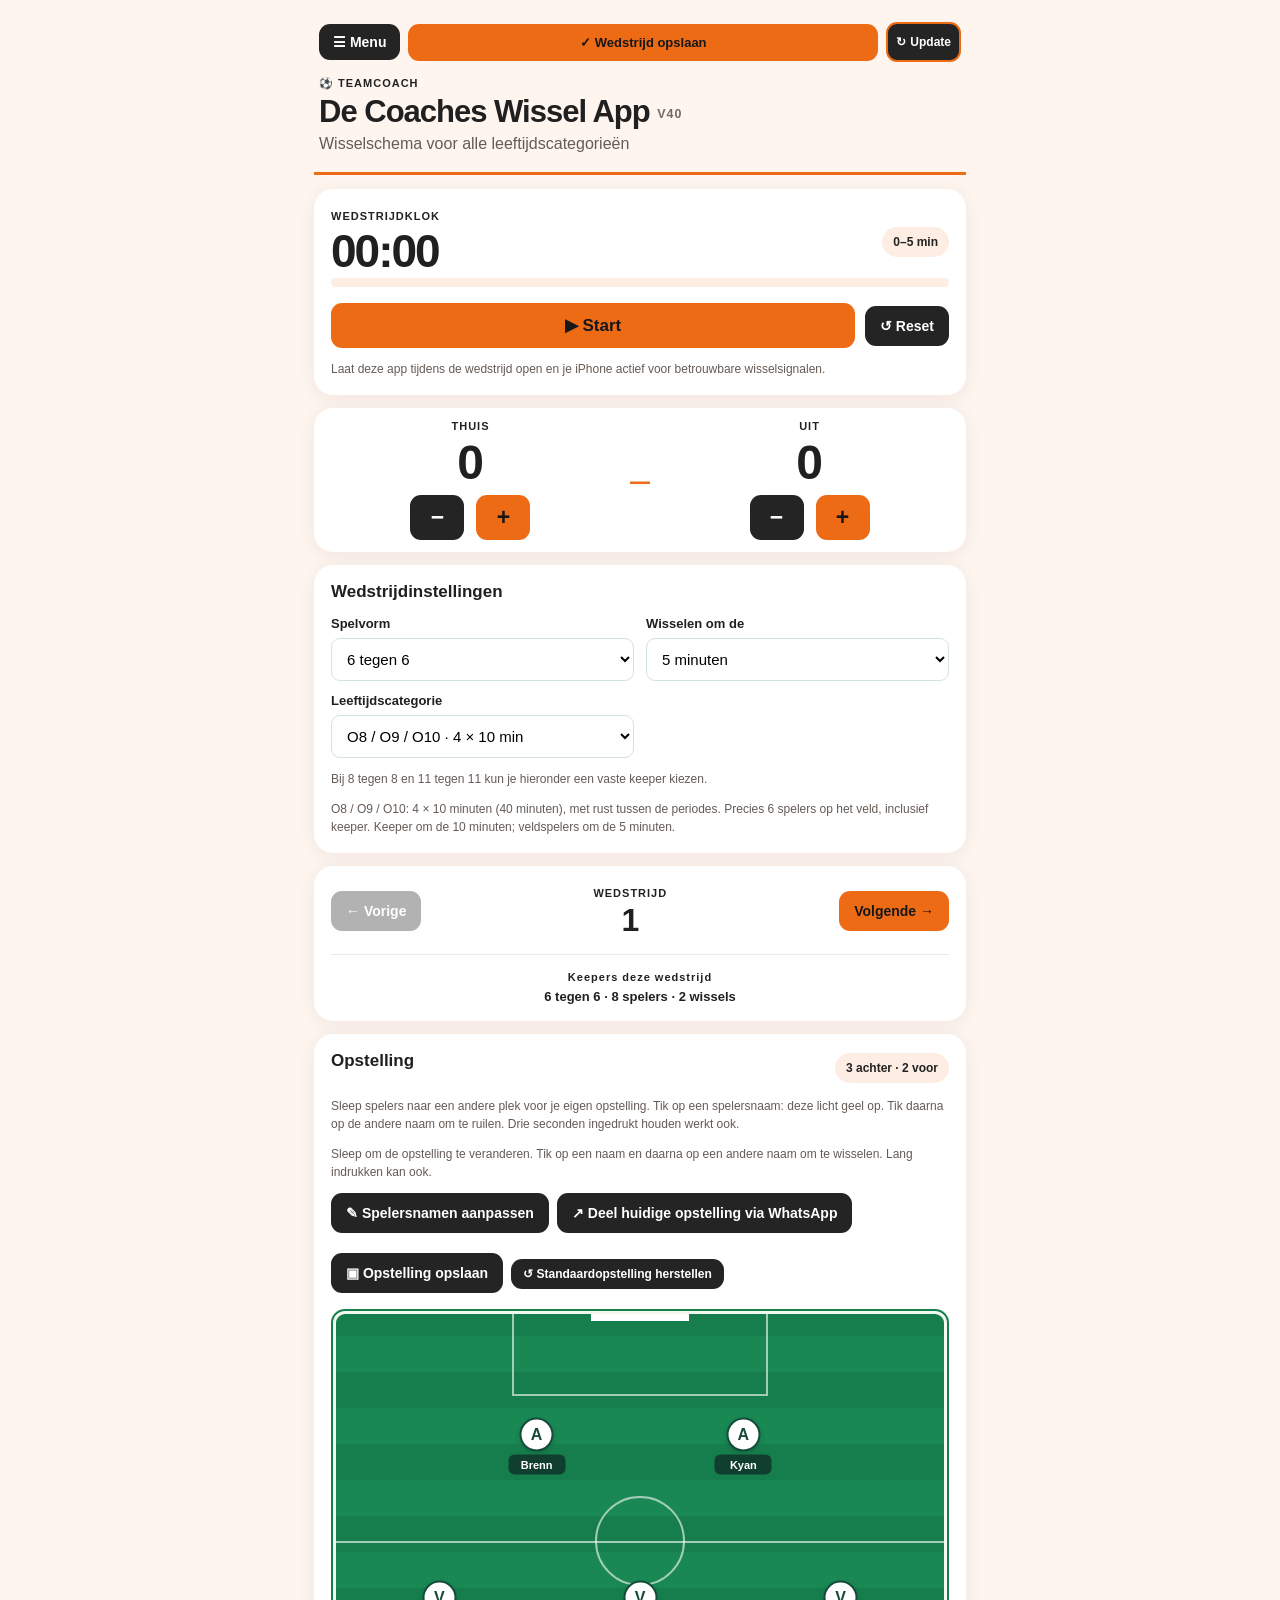
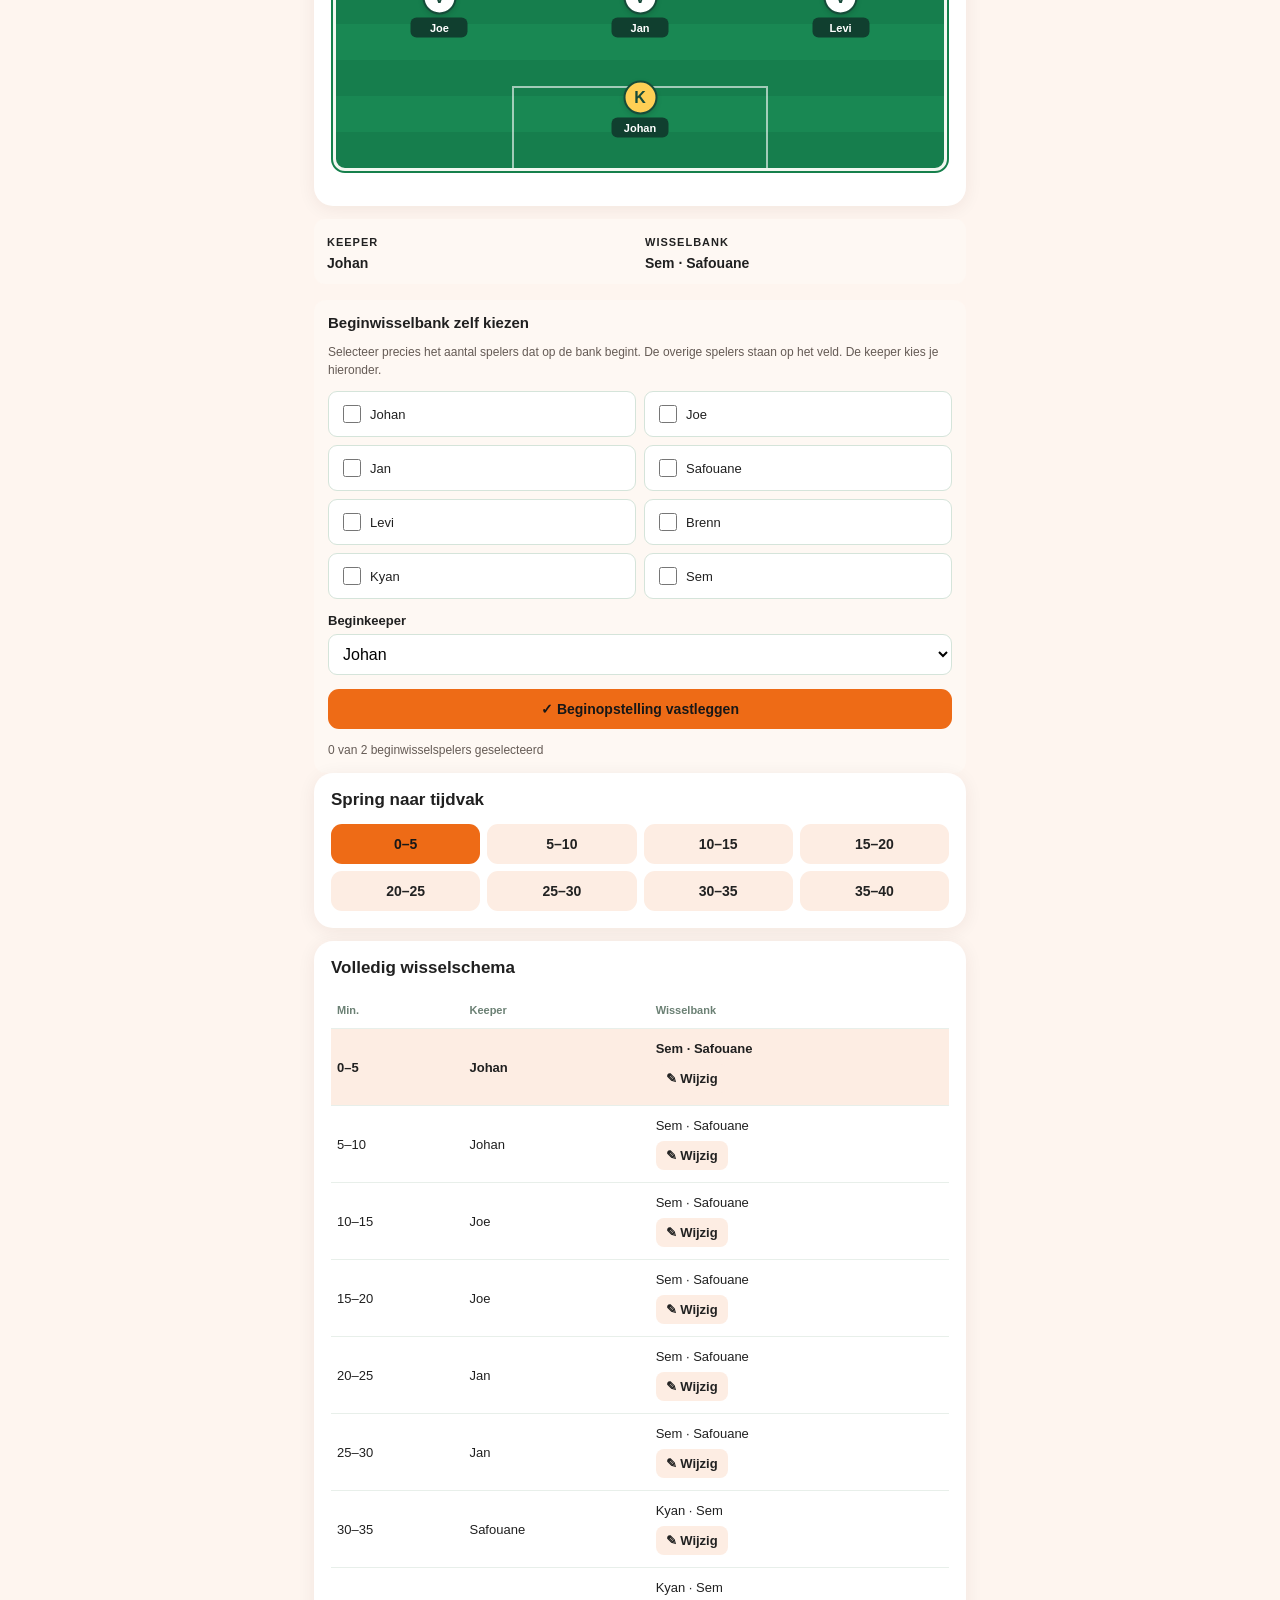
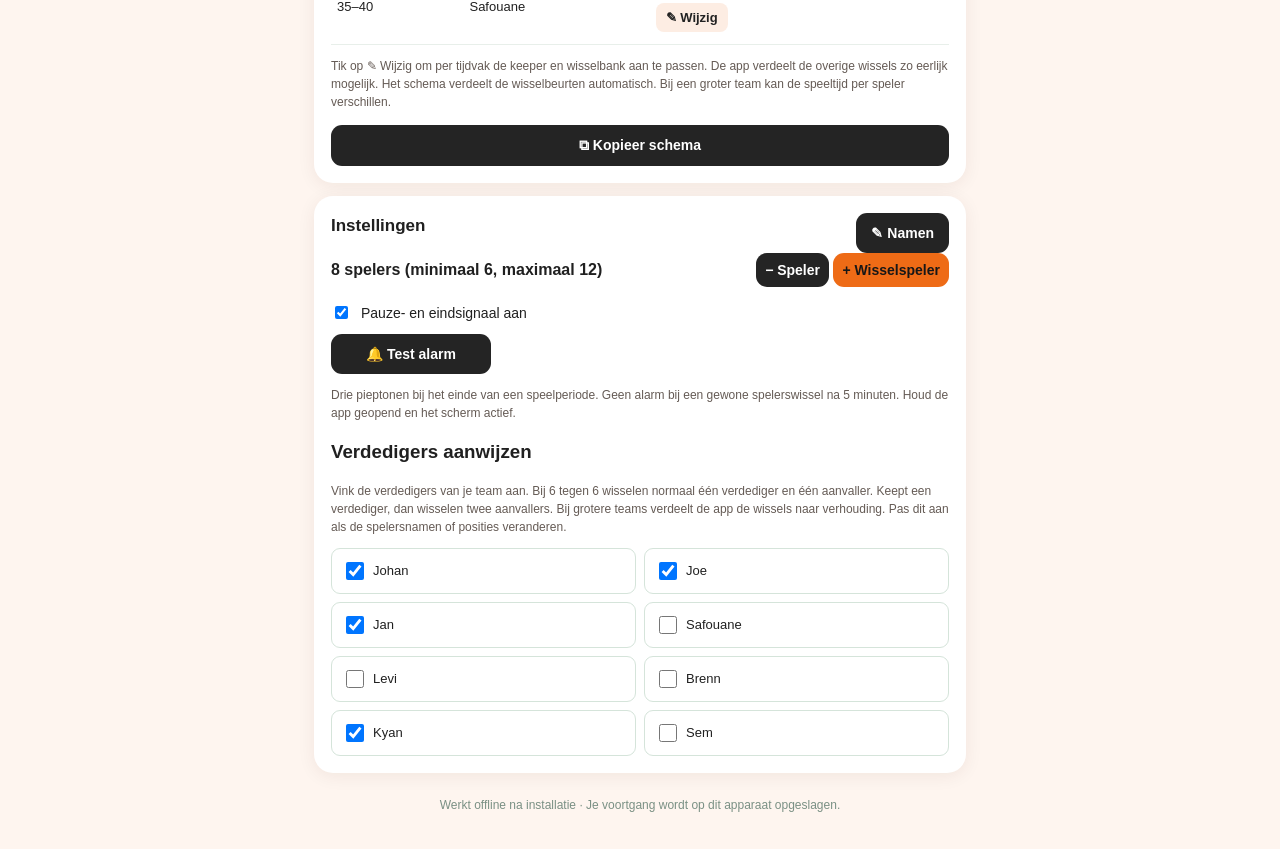
==== commit 3b10dea1: "Add files via upload" ====
--- a/index.html
+++ b/index.html
@@ -1 +1 @@
-<!doctype html><html lang="nl"><head><meta charset="utf-8"><meta name="viewport" content="width=device-width,initial-scale=1,viewport-fit=cover"><meta name="theme-color" content="#EE6B16"><meta name="apple-mobile-web-app-capable" content="yes"><meta name="apple-mobile-web-app-status-bar-style" content="default"><meta name="apple-mobile-web-app-title" content="De Coaches Wissel App"><meta name="description" content="Offline voetbalwisselschema met wedstrijdklok, veld en keepersroulatie"><link rel="manifest" href="./manifest.webmanifest"><link rel="apple-touch-icon" href="./icon-180.png?v=2"><link rel="icon" href="./icon-192.png?v=2"><link rel="stylesheet" href="./style.css?v=38"><title>De Coaches Wissel App ⚽</title></head><body><main><header><div class="topnav"><button id="menuToggle" class="secondary menu-toggle" aria-expanded="false" aria-controls="mainMenu">☰ Menu</button><button id="archiveMatch" class="save-top">✓ Wedstrijd opslaan</button><button id="updateIndicator" class="update-indicator" type="button" aria-label="Controleer op updates" title="Updates">↻ <span>Update</span></button><nav id="mainMenu" class="main-menu" hidden><button id="menuHome" class="secondary">⌂ Hoofdscherm</button><button id="menuHistory" class="secondary">◷ Wedstrijdhistorie</button><button id="menuSavedLineups" class="secondary">▤ Opgeslagen opstellingen</button><div class="theme-menu"><div class="theme-menu-heading">🎨 Kies je clubkleuren</div><div id="themeChoices" class="theme-choices" role="group" aria-label="Kleurenthema"></div><p class="theme-hint">Je keuze wordt automatisch bewaard.</p></div></nav></div><div class="eyebrow">⚽ TEAMCOACH</div><h1>De Coaches Wissel App</h1><p>Wisselschema voor alle leeftijdscategorieën</p></header><section id="historyView" class="card history-view" hidden><div class="section-title"><h2>Wedstrijdhistorie</h2><button id="historyBack" class="secondary">← Hoofdscherm</button></div><p class="hint">Opgeslagen wedstrijden kun je hier terugkijken. Ze zijn alleen-lezen en veranderen je huidige wedstrijd niet.</p><div id="historyList"></div><div id="historyDetail" hidden></div></section><section id="savedLineupsView" class="card history-view" hidden><div class="section-title"><h2>Opgeslagen opstellingen</h2><button id="savedLineupsBack" class="secondary">← Hoofdscherm</button></div><p class="hint">Open een eerder bewaarde opstelling, of verwijder een opstelling die je niet meer gebruikt. Opstellingen blijven op dit toestel opgeslagen. Deel opstellingen via WhatsApp als directe link. De mede-coach tikt op de link en kan de opstelling meteen opslaan. Oude gedeelde bestanden kun je hieronder nog importeren.</p><div class="share-import"><button id="importSharedLineup" class="secondary" type="button">📥 Gedeelde opstelling openen</button><input id="sharedLineupFile" type="file" accept=".json,application/json" hidden><p class="hint">Alleen voor oudere gedeelde JSON-bestanden. Nieuwe WhatsApp-links openen rechtstreeks in de app. Je bestaande opstellingen blijven bewaard.</p></div><div id="savedLineupsList"></div></section><p id="archiveStatus" class="hint" role="status"></p><div id="mainView"><section class="card"><div class="clocktop"><div><small>WEDSTRIJDKLOK</small><div id="clock">00:00</div></div><div class="pill" id="period">0–5 min</div></div><div class="progress"><div id="progress"></div></div><div class="actions"><button id="play" class="big">▶ Start</button><button id="reset" class="secondary">↺ Reset</button><button id="secondHalf" class="secondary" hidden>▶ Volgende periode</button></div><p class="hint">Laat deze app tijdens de wedstrijd open en je iPhone actief voor betrouwbare wisselsignalen.</p></section><section class="card scorecard"><div class="scoreboard"><div class="scoreteam"><small>THUIS</small><strong id="homeScore">0</strong><div class="scorebuttons"><button id="homeMinus" class="secondary" aria-label="Doelpunt thuis eraf">−</button><button id="homePlus" aria-label="Doelpunt thuis erbij">+</button></div></div><span class="scoreseparator">–</span><div class="scoreteam"><small>UIT</small><strong id="awayScore">0</strong><div class="scorebuttons"><button id="awayMinus" class="secondary" aria-label="Doelpunt uit eraf">−</button><button id="awayPlus" aria-label="Doelpunt uit erbij">+</button></div></div></div></section><section class="card"><h2>Wedstrijdinstellingen</h2><div class="settings-grid"><label>Spelvorm<select id="format"><option value="6">6 tegen 6</option><option value="8">8 tegen 8</option><option value="11">11 tegen 11</option></select></label><label class="interval-setting">Wisselen om de<select id="interval" aria-label="Wisselinterval"><option value="5">5 minuten</option><option value="10">10 minuten</option><option value="15">15 minuten</option><option value="20">20 minuten</option><option value="25">25 minuten</option><option value="30">30 minuten</option><option value="35">35 minuten</option><option value="40">40 minuten</option></select></label><label>Leeftijdscategorie<select id="duration"><option value="40">O8 / O9 / O10 · 4 × 10 min</option><option value="60q">O11 / O12 · 4 × 15 min</option><option value="60h">O13 · 2 × 30 min</option><option value="70">O14 / O15 · 2 × 35 min</option><option value="80">O16 / O17 · 2 × 40 min</option><option value="90">O18 / O19 / Senioren · 2 × 45 min</option></select></label></div><p class="hint">Bij 8 tegen 8 en 11 tegen 11 kun je hieronder een vaste keeper kiezen.</p><div id="keeperModeSettings" class="keeper-mode" hidden><label>Keepersregeling<select id="keeperMode"><option value="rotate">Keeper wisselt door</option><option value="fixed">Vaste keeper hele wedstrijd</option></select></label><label id="fixedKeeperLabel" hidden>Vaste keeper<select id="fixedKeeper"></select></label></div><p id="summary" class="hint"></p></section><section class="card"><div class="matchbar"><button id="prevMatch" class="secondary">← Vorige</button><div><small>WEDSTRIJD</small><strong id="matchNumber">1</strong></div><button id="nextMatch">Volgende →</button></div><div class="keepers"><small>Keepers deze wedstrijd</small><span id="groupName"></span></div></section><section class="card"><div class="section-title"><h2>Opstelling</h2><span class="pill">3 achter · 2 voor</span></div><p class="hint">Sleep spelers naar een andere plek voor je eigen opstelling. Tik op een spelersnaam: deze licht geel op. Tik daarna op de andere naam om te ruilen. Drie seconden ingedrukt houden werkt ook.</p><p class="hint" id="formationHint">Sleep om de opstelling te veranderen. Tik op een naam en daarna op een andere naam om te wisselen. Lang indrukken kan ook.</p><button id="editNamesNearField" class="secondary formation-save" type="button">✎ Spelersnamen aanpassen</button><button id="shareLiveLineup" class="secondary formation-save" type="button">↗ Deel huidige opstelling via WhatsApp</button><button id="saveCurrentLineup" class="secondary formation-save" type="button">▣ Opstelling opslaan</button><button id="resetFormation" class="secondary formation-reset" type="button">↺ Standaardopstelling herstellen</button><div class="pitch" id="pitch"><div class="midline"></div><div class="center-circle"></div><div class="box-top"></div><div class="box-bottom"></div><div class="goal"></div><div id="playersOnField"></div></div></div><div class="bench"><div><small>KEEPER</small><strong id="keeperName"></strong></div><div><small>WISSELBANK</small><strong id="bench"></strong></div></div><div class="bench-picker"><h3>Beginwisselbank zelf kiezen</h3><p class="hint">Selecteer precies het aantal spelers dat op de bank begint. De overige spelers staan op het veld. De keeper kies je hieronder.</p><div id="benchChoices" class="choice-grid"></div><label class="keeper-select">Beginkeeper <select id="startingKeeper"></select></label><button id="applyLineup" class="wide">✓ Beginopstelling vastleggen</button><p id="lineupStatus" class="hint"></p></div></section><section class="card"><h2>Spring naar tijdvak</h2><div id="slots" class="slots"></div></section><section class="card"><h2>Volledig wisselschema</h2><div class="table-wrap"><table><thead><tr><th>Min.</th><th>Keeper</th><th>Wisselbank</th></tr></thead><tbody id="tableBody"></tbody></table></div><p class="hint">Tik op ✎ Wijzig om per tijdvak de keeper en wisselbank aan te passen. De app verdeelt de overige wissels zo eerlijk mogelijk. Het schema verdeelt de wisselbeurten automatisch. Bij een groter team kan de speeltijd per speler verschillen.</p><button id="copy" class="wide secondary">⧉ Kopieer schema</button></section><section class="card"><div class="section-title"><h2>Instellingen</h2><button id="editNames" class="secondary">✎ Namen</button></div><div class="roster"><strong id="playerCount"></strong><div><button id="removePlayer" class="secondary">− Speler</button> <button id="addPlayer">+ Wisselspeler</button></div></div><label class="toggle"><input type="checkbox" id="sound" checked> Pauze- en eindsignaal aan</label><button id="testAlarm" class="secondary test-alarm" type="button">🔔 Test alarm</button><p class="hint">Drie pieptonen bij het einde van een speelperiode. Geen alarm bij een gewone spelerswissel na 5 minuten. Houd de app geopend en het scherm actief.</p><h3>Verdedigers aanwijzen</h3><p class="hint">Vink de verdedigers van je team aan. Bij 6 tegen 6 wisselen normaal één verdediger en één aanvaller. Keept een verdediger, dan wisselen twee aanvallers. Bij grotere teams verdeelt de app de wissels naar verhouding. Pas dit aan als de spelersnamen of posities veranderen.</p><div id="defenderChoices" class="choice-grid"></div><div id="namesPanel" hidden><div id="nameFields" class="names"></div><button id="saveNames" class="wide">Namen opslaan</button></div></section></div><footer>Werkt offline na installatie · Je voortgang wordt op dit apparaat opgeslagen.</footer></main><div id="slotEditor" class="editor-overlay" hidden><div class="editor-card" role="dialog" aria-modal="true" aria-labelledby="slotEditorTitle"><h2 id="slotEditorTitle">Tijdvak aanpassen</h2><p class="hint">Pas de keeper en wisselbank voor alleen dit tijdvak aan. De overige tijdvakken blijven staan.</p><label>Keeper<select id="editKeeper"></select></label><h3>Wisselspelers</h3><div id="editBench" class="choice-grid"></div><div class="actions"><button id="saveSlotEditor">✓ Opslaan</button><button id="closeSlotEditor" class="secondary">Annuleren</button></div></div></div><div id="notice" role="status" aria-live="polite"></div><div id="updateBanner" class="update-banner" hidden><span>Nieuwe versie beschikbaar</span><button id="updateNow">Nu bijwerken</button><button id="updateLater" class="secondary">Later</button></div><script src="./app.js?v=38" defer></script><script src="./themes.js?v=38" defer></script><script src="./update.js?v=38" defer></script></body></html>
+<!doctype html><html lang="nl"><head><meta charset="utf-8"><meta name="viewport" content="width=device-width,initial-scale=1,viewport-fit=cover"><meta name="theme-color" content="#EE6B16"><meta name="apple-mobile-web-app-capable" content="yes"><meta name="apple-mobile-web-app-status-bar-style" content="default"><meta name="apple-mobile-web-app-title" content="De Coaches Wissel App"><meta name="description" content="Offline voetbalwisselschema met wedstrijdklok, veld en keepersroulatie"><link rel="manifest" href="./manifest.webmanifest"><link rel="apple-touch-icon" href="./icon-180.png?v=2"><link rel="icon" href="./icon-192.png?v=2"><link rel="stylesheet" href="./style.css?v=40"><title>De Coaches Wissel App ⚽</title></head><body><main><header><div class="topnav"><button id="menuToggle" class="secondary menu-toggle" aria-expanded="false" aria-controls="mainMenu">☰ Menu</button><button id="archiveMatch" class="save-top">✓ Wedstrijd opslaan</button><button id="updateIndicator" class="update-indicator" type="button" aria-label="Controleer op updates" title="Updates">↻ <span>Update</span></button><nav id="mainMenu" class="main-menu" hidden><button id="menuHome" class="secondary">⌂ Hoofdscherm</button><button id="menuHistory" class="secondary">◷ Wedstrijdhistorie</button><button id="menuSavedLineups" class="secondary">▤ Opgeslagen opstellingen</button><div class="theme-menu"><div class="theme-menu-heading">🎨 Kies je clubkleuren</div><div id="themeChoices" class="theme-choices" role="group" aria-label="Kleurenthema"></div><p class="theme-hint">Je keuze wordt automatisch bewaard.</p></div></nav></div><div class="eyebrow">⚽ TEAMCOACH</div><h1>De Coaches Wissel App <small style="font-size:.4em;vertical-align:middle;opacity:.65">V40</small></h1><p>Wisselschema voor alle leeftijdscategorieën</p></header><section id="historyView" class="card history-view" hidden><div class="section-title"><h2>Wedstrijdhistorie</h2><button id="historyBack" class="secondary">← Hoofdscherm</button></div><p class="hint">Opgeslagen wedstrijden kun je hier terugkijken. Ze zijn alleen-lezen en veranderen je huidige wedstrijd niet.</p><div id="historyList"></div><div id="historyDetail" hidden></div></section><section id="savedLineupsView" class="card history-view" hidden><div class="section-title"><h2>Opgeslagen opstellingen</h2><button id="savedLineupsBack" class="secondary">← Hoofdscherm</button></div><p class="hint">Open een eerder bewaarde opstelling, of verwijder een opstelling die je niet meer gebruikt. Opstellingen blijven op dit toestel opgeslagen. Deel opstellingen via WhatsApp als directe link. De mede-coach tikt op de link en kan de opstelling meteen opslaan. Oude gedeelde bestanden kun je hieronder nog importeren.</p><div class="share-import"><button id="importSharedLineup" class="secondary" type="button">📥 Gedeelde opstelling openen</button><input id="sharedLineupFile" type="file" accept=".json,application/json" hidden><p class="hint">Alleen voor oudere gedeelde JSON-bestanden. Nieuwe WhatsApp-links openen rechtstreeks in de app. Je bestaande opstellingen blijven bewaard.</p></div><div id="savedLineupsList"></div></section><p id="archiveStatus" class="hint" role="status"></p><div id="mainView"><section class="card"><div class="clocktop"><div><small>WEDSTRIJDKLOK</small><div id="clock">00:00</div></div><div class="pill" id="period">0–5 min</div></div><div class="progress"><div id="progress"></div></div><div class="actions"><button id="play" class="big">▶ Start</button><button id="reset" class="secondary">↺ Reset</button><button id="secondHalf" class="secondary" hidden>▶ Volgende periode</button></div><p class="hint">Laat deze app tijdens de wedstrijd open en je iPhone actief voor betrouwbare wisselsignalen.</p></section><section class="card scorecard"><div class="scoreboard"><div class="scoreteam"><small>THUIS</small><strong id="homeScore">0</strong><div class="scorebuttons"><button id="homeMinus" class="secondary" aria-label="Doelpunt thuis eraf">−</button><button id="homePlus" aria-label="Doelpunt thuis erbij">+</button></div></div><span class="scoreseparator">–</span><div class="scoreteam"><small>UIT</small><strong id="awayScore">0</strong><div class="scorebuttons"><button id="awayMinus" class="secondary" aria-label="Doelpunt uit eraf">−</button><button id="awayPlus" aria-label="Doelpunt uit erbij">+</button></div></div></div></section><section class="card"><h2>Wedstrijdinstellingen</h2><div class="settings-grid"><label>Spelvorm<select id="format"><option value="6">6 tegen 6</option><option value="8">8 tegen 8</option><option value="11">11 tegen 11</option></select></label><label class="interval-setting">Wisselen om de<select id="interval" aria-label="Wisselinterval"><option value="5">5 minuten</option><option value="10">10 minuten</option><option value="15">15 minuten</option><option value="20">20 minuten</option><option value="25">25 minuten</option><option value="30">30 minuten</option><option value="35">35 minuten</option><option value="40">40 minuten</option></select></label><label>Leeftijdscategorie<select id="duration"><option value="40">O8 / O9 / O10 · 4 × 10 min</option><option value="60q">O11 / O12 · 4 × 15 min</option><option value="60h">O13 · 2 × 30 min</option><option value="70">O14 / O15 · 2 × 35 min</option><option value="80">O16 / O17 · 2 × 40 min</option><option value="90">O18 / O19 / Senioren · 2 × 45 min</option></select></label></div><p class="hint">Bij 8 tegen 8 en 11 tegen 11 kun je hieronder een vaste keeper kiezen.</p><div id="keeperModeSettings" class="keeper-mode" hidden><label>Keepersregeling<select id="keeperMode"><option value="rotate">Keeper wisselt door</option><option value="fixed">Vaste keeper hele wedstrijd</option></select></label><label id="fixedKeeperLabel" hidden>Vaste keeper<select id="fixedKeeper"></select></label></div><p id="summary" class="hint"></p></section><section class="card"><div class="matchbar"><button id="prevMatch" class="secondary">← Vorige</button><div><small>WEDSTRIJD</small><strong id="matchNumber">1</strong></div><button id="nextMatch">Volgende →</button></div><div class="keepers"><small>Keepers deze wedstrijd</small><span id="groupName"></span></div></section><section class="card"><div class="section-title"><h2>Opstelling</h2><span class="pill">3 achter · 2 voor</span></div><p class="hint">Sleep spelers naar een andere plek voor je eigen opstelling. Tik op een spelersnaam: deze licht geel op. Tik daarna op de andere naam om te ruilen. Drie seconden ingedrukt houden werkt ook.</p><p class="hint" id="formationHint">Sleep om de opstelling te veranderen. Tik op een naam en daarna op een andere naam om te wisselen. Lang indrukken kan ook.</p><button id="editNamesNearField" class="secondary formation-save" type="button">✎ Spelersnamen aanpassen</button><button id="shareLiveLineup" class="secondary formation-save" type="button">↗ Deel huidige opstelling via WhatsApp</button><button id="saveCurrentLineup" class="secondary formation-save" type="button">▣ Opstelling opslaan</button><button id="resetFormation" class="secondary formation-reset" type="button">↺ Standaardopstelling herstellen</button><div class="pitch" id="pitch"><div class="midline"></div><div class="center-circle"></div><div class="box-top"></div><div class="box-bottom"></div><div class="goal"></div><div id="playersOnField"></div></div></div><div class="bench"><div><small>KEEPER</small><strong id="keeperName"></strong></div><div><small>WISSELBANK</small><strong id="bench"></strong></div></div><div class="bench-picker"><h3>Beginwisselbank zelf kiezen</h3><p class="hint">Selecteer precies het aantal spelers dat op de bank begint. De overige spelers staan op het veld. De keeper kies je hieronder.</p><div id="benchChoices" class="choice-grid"></div><label class="keeper-select">Beginkeeper <select id="startingKeeper"></select></label><button id="applyLineup" class="wide">✓ Beginopstelling vastleggen</button><p id="lineupStatus" class="hint"></p></div></section><section class="card"><h2>Spring naar tijdvak</h2><div id="slots" class="slots"></div></section><section class="card"><h2>Volledig wisselschema</h2><div class="table-wrap"><table><thead><tr><th>Min.</th><th>Keeper</th><th>Wisselbank</th></tr></thead><tbody id="tableBody"></tbody></table></div><p class="hint">Tik op ✎ Wijzig om per tijdvak de keeper en wisselbank aan te passen. De app verdeelt de overige wissels zo eerlijk mogelijk. Het schema verdeelt de wisselbeurten automatisch. Bij een groter team kan de speeltijd per speler verschillen.</p><button id="copy" class="wide secondary">⧉ Kopieer schema</button></section><section class="card"><div class="section-title"><h2>Instellingen</h2><button id="editNames" class="secondary">✎ Namen</button></div><div class="roster"><strong id="playerCount"></strong><div><button id="removePlayer" class="secondary">− Speler</button> <button id="addPlayer">+ Wisselspeler</button></div></div><label class="toggle"><input type="checkbox" id="sound" checked> Pauze- en eindsignaal aan</label><button id="testAlarm" class="secondary test-alarm" type="button">🔔 Test alarm</button><p class="hint">Drie pieptonen bij het einde van een speelperiode. Geen alarm bij een gewone spelerswissel na 5 minuten. Houd de app geopend en het scherm actief.</p><h3>Verdedigers aanwijzen</h3><p class="hint">Vink de verdedigers van je team aan. Bij 6 tegen 6 wisselen normaal één verdediger en één aanvaller. Keept een verdediger, dan wisselen twee aanvallers. Bij grotere teams verdeelt de app de wissels naar verhouding. Pas dit aan als de spelersnamen of posities veranderen.</p><div id="defenderChoices" class="choice-grid"></div><div id="namesPanel" hidden><div id="nameFields" class="names"></div><button id="saveNames" class="wide">Namen opslaan</button></div></section></div><footer>Werkt offline na installatie · Je voortgang wordt op dit apparaat opgeslagen.</footer></main><div id="slotEditor" class="editor-overlay" hidden><div class="editor-card" role="dialog" aria-modal="true" aria-labelledby="slotEditorTitle"><h2 id="slotEditorTitle">Tijdvak aanpassen</h2><p class="hint">Pas de keeper en wisselbank voor alleen dit tijdvak aan. De overige tijdvakken blijven staan.</p><label>Keeper<select id="editKeeper"></select></label><h3>Wisselspelers</h3><div id="editBench" class="choice-grid"></div><div class="actions"><button id="saveSlotEditor">✓ Opslaan</button><button id="closeSlotEditor" class="secondary">Annuleren</button></div></div></div><div id="notice" role="status" aria-live="polite"></div><div id="updateBanner" class="update-banner" hidden><span>Nieuwe versie beschikbaar</span><button id="updateNow">Nu bijwerken</button><button id="updateLater" class="secondary">Later</button></div><script src="./app-v40.js?v=40" defer></script><script src="./themes.js?v=40" defer></script><script src="./update.js?v=40" defer></script></body></html>
